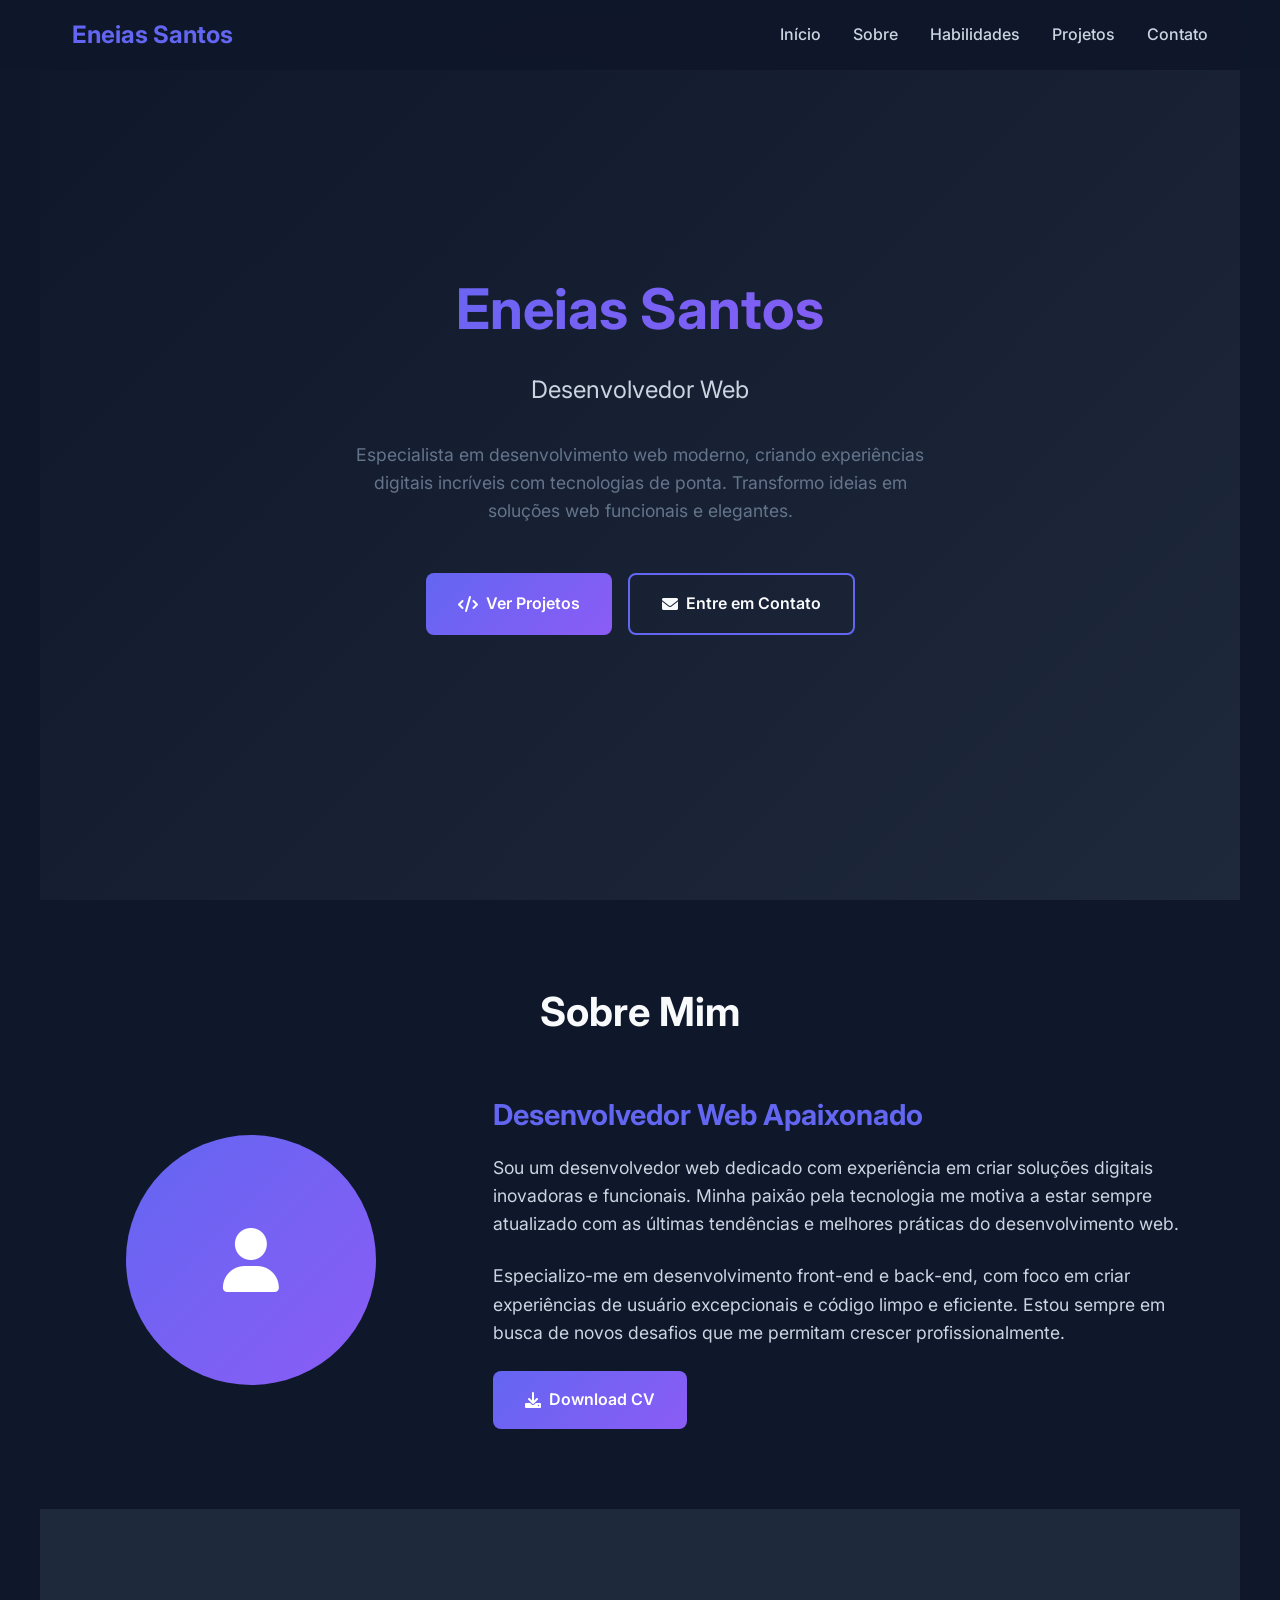
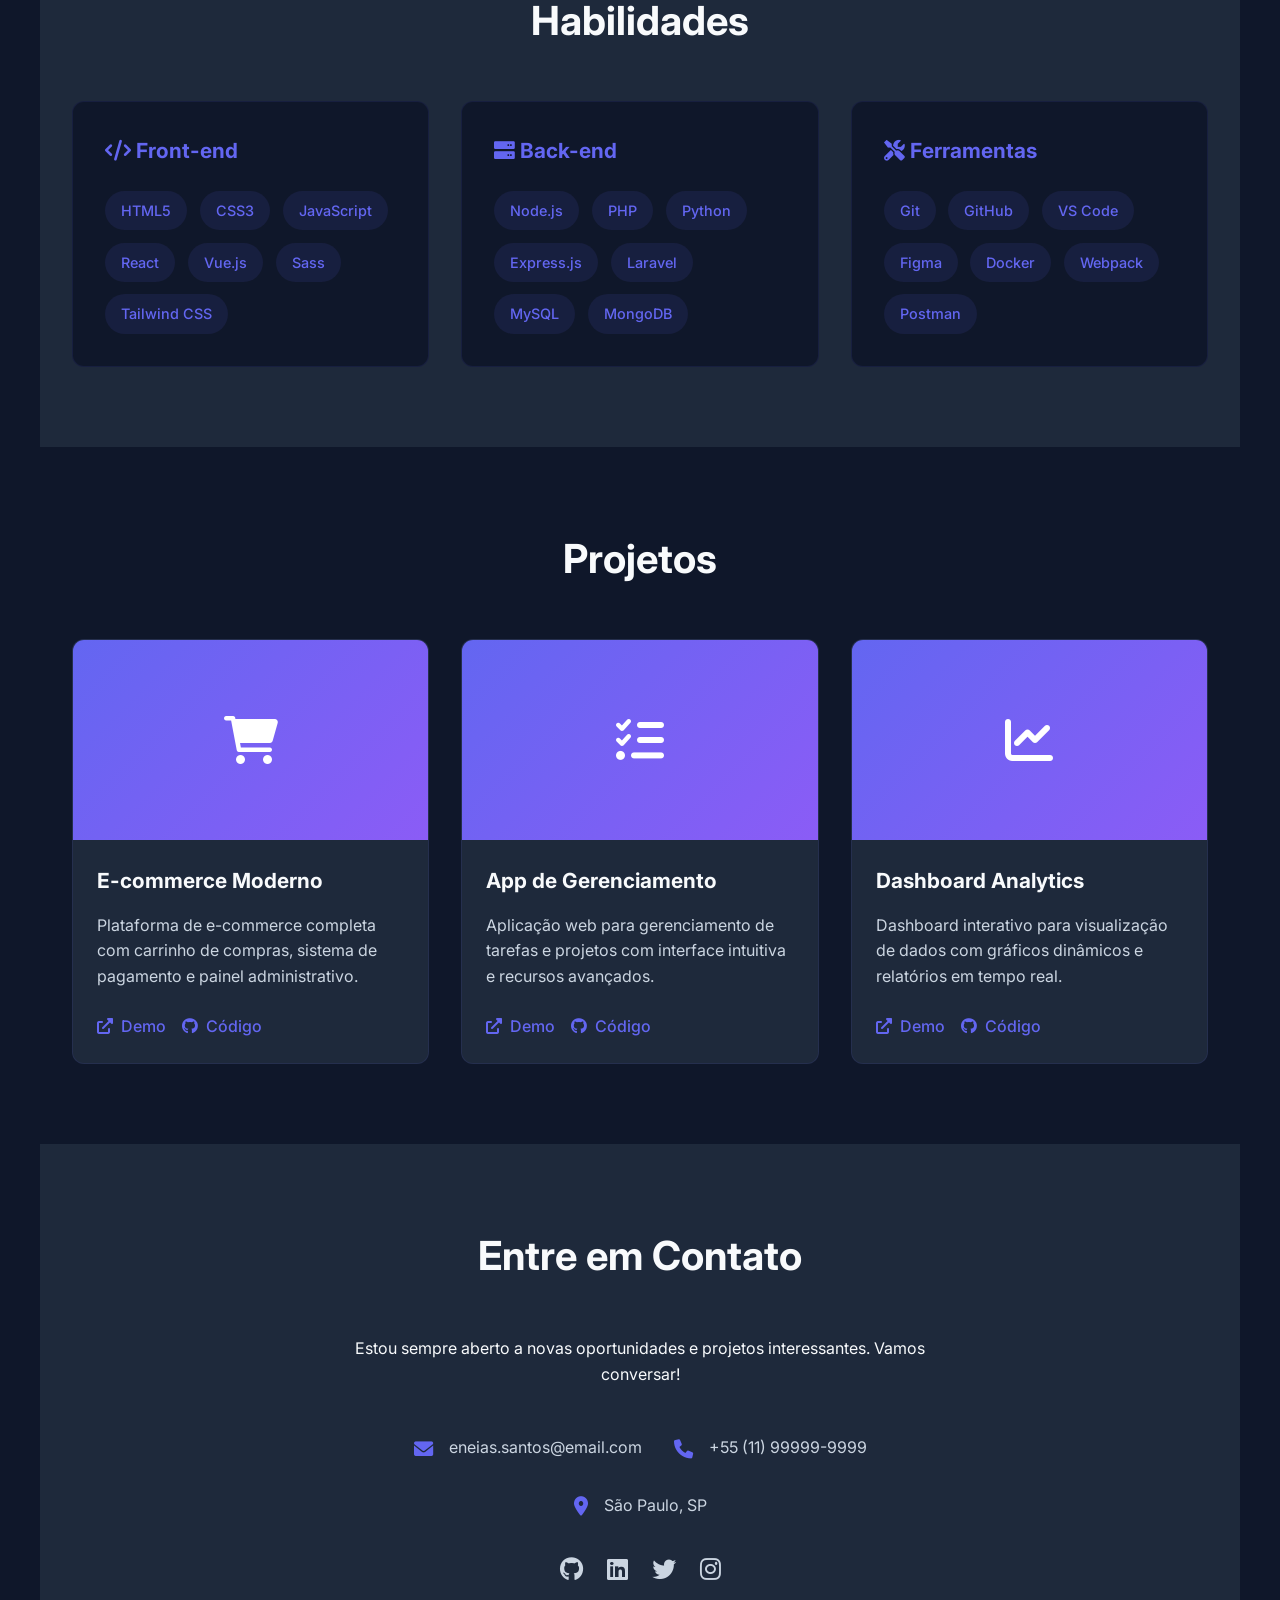
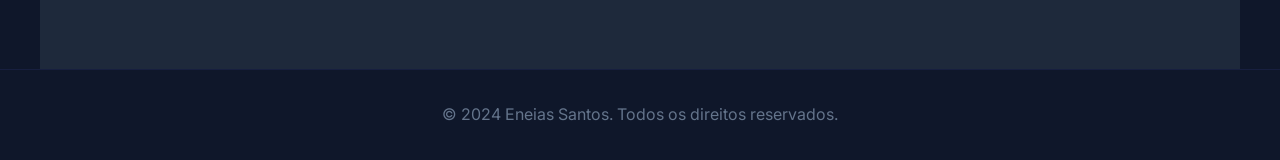
==== index.html @ 46c22ce7 "primeiro" ====
<!DOCTYPE html>
<html lang="pt-BR">
<head>
    <meta charset="UTF-8">
    <meta name="viewport" content="width=device-width, initial-scale=1.0">
    <title>Eneias Santos - Desenvolvedor Web</title>
    <link href="https://fonts.googleapis.com/css2?family=Inter:wght@300;400;500;600;700&display=swap" rel="stylesheet">
    <link rel="stylesheet" href="https://cdnjs.cloudflare.com/ajax/libs/font-awesome/6.0.0/css/all.min.css">
    <link rel="stylesheet" href="style.css">
    
</head>
<body>
    <!-- Header -->
    <header>
        <nav>
            <div class="logo">Eneias Santos</div>
            <ul class="nav-links">
                <li><a href="#home">Início</a></li>
                <li><a href="#about">Sobre</a></li>
                <li><a href="#skills">Habilidades</a></li>
                <li><a href="#projects">Projetos</a></li>
                <li><a href="#contact">Contato</a></li>
            </ul>
            <div class="mobile-menu">
                <span></span>
                <span></span>
                <span></span>
            </div>
        </nav>
    </header>

    <!-- Hero Section -->
    <section id="home" class="hero">
        <div class="hero-content">
            <h1>Eneias Santos</h1>
            <p class="subtitle">Desenvolvedor Web</p>
            <p class="description">
                Especialista em desenvolvimento web moderno, criando experiências digitais 
                incríveis com tecnologias de ponta. Transformo ideias em soluções web funcionais e elegantes.
            </p>
            <div class="cta-buttons">
                <a href="#projects" class="btn btn-primary">
                    <i class="fas fa-code"></i>
                    Ver Projetos
                </a>
                <a href="#contact" class="btn btn-secondary">
                    <i class="fas fa-envelope"></i>
                    Entre em Contato
                </a>
            </div>
        </div>
    </section>

    <!-- About Section -->
    <section id="about" class="fade-in">
        <h2 class="section-title">Sobre Mim</h2>
        <div class="about-content">
            <div class="about-image">
                <div class="profile-img">
                    <i class="fas fa-user"></i>
                </div>
            </div>
            <div class="about-text">
                <h3>Desenvolvedor Web Apaixonado</h3>
                <p>
                    Sou um desenvolvedor web dedicado com experiência em criar soluções digitais 
                    inovadoras e funcionais. Minha paixão pela tecnologia me motiva a estar sempre 
                    atualizado com as últimas tendências e melhores práticas do desenvolvimento web.
                </p>
                <p>
                    Especializo-me em desenvolvimento front-end e back-end, com foco em criar 
                    experiências de usuário excepcionais e código limpo e eficiente. Estou sempre 
                    em busca de novos desafios que me permitam crescer profissionalmente.
                </p>
                <a href="#contact" class="btn btn-primary">
                    <i class="fas fa-download"></i>
                    Download CV
                </a>
            </div>
        </div>
    </section>

    <!-- Skills Section -->
    <section id="skills" class="skills fade-in">
        <h2 class="section-title">Habilidades</h2>
        <div class="skills-grid">
            <div class="skill-category">
                <h3><i class="fas fa-code"></i> Front-end</h3>
                <div class="skill-list">
                    <span class="skill-tag">HTML5</span>
                    <span class="skill-tag">CSS3</span>
                    <span class="skill-tag">JavaScript</span>
                    <span class="skill-tag">React</span>
                    <span class="skill-tag">Vue.js</span>
                    <span class="skill-tag">Sass</span>
                    <span class="skill-tag">Tailwind CSS</span>
                </div>
            </div>
            <div class="skill-category">
                <h3><i class="fas fa-server"></i> Back-end</h3>
                <div class="skill-list">
                    <span class="skill-tag">Node.js</span>
                    <span class="skill-tag">PHP</span>
                    <span class="skill-tag">Python</span>
                    <span class="skill-tag">Express.js</span>
                    <span class="skill-tag">Laravel</span>
                    <span class="skill-tag">MySQL</span>
                    <span class="skill-tag">MongoDB</span>
                </div>
            </div>
            <div class="skill-category">
                <h3><i class="fas fa-tools"></i> Ferramentas</h3>
                <div class="skill-list">
                    <span class="skill-tag">Git</span>
                    <span class="skill-tag">GitHub</span>
                    <span class="skill-tag">VS Code</span>
                    <span class="skill-tag">Figma</span>
                    <span class="skill-tag">Docker</span>
                    <span class="skill-tag">Webpack</span>
                    <span class="skill-tag">Postman</span>
                </div>
            </div>
        </div>
    </section>

    <!-- Projects Section -->
    <section id="projects" class="fade-in">
        <h2 class="section-title">Projetos</h2>
        <div class="projects-grid">
            <div class="project-card">
                <div class="project-image">
                    <i class="fas fa-shopping-cart"></i>
                </div>
                <div class="project-content">
                    <h3>E-commerce Moderno</h3>
                    <p>Plataforma de e-commerce completa com carrinho de compras, sistema de pagamento e painel administrativo.</p>
                    <div class="project-links">
                        <a href="#" target="_blank">
                            <i class="fas fa-external-link-alt"></i>
                            Demo
                        </a>
                        <a href="#" target="_blank">
                            <i class="fab fa-github"></i>
                            Código
                        </a>
                    </div>
                </div>
            </div>
            <div class="project-card">
                <div class="project-image">
                    <i class="fas fa-tasks"></i>
                </div>
                <div class="project-content">
                    <h3>App de Gerenciamento</h3>
                    <p>Aplicação web para gerenciamento de tarefas e projetos com interface intuitiva e recursos avançados.</p>
                    <div class="project-links">
                        <a href="#" target="_blank">
                            <i class="fas fa-external-link-alt"></i>
                            Demo
                        </a>
                        <a href="#" target="_blank">
                            <i class="fab fa-github"></i>
                            Código
                        </a>
                    </div>
                </div>
            </div>
            <div class="project-card">
                <div class="project-image">
                    <i class="fas fa-chart-line"></i>
                </div>
                <div class="project-content">
                    <h3>Dashboard Analytics</h3>
                    <p>Dashboard interativo para visualização de dados com gráficos dinâmicos e relatórios em tempo real.</p>
                    <div class="project-links">
                        <a href="#" target="_blank">
                            <i class="fas fa-external-link-alt"></i>
                            Demo
                        </a>
                        <a href="#" target="_blank">
                            <i class="fab fa-github"></i>
                            Código
                        </a>
                    </div>
                </div>
            </div>
        </div>
    </section>

    <!-- Contact Section -->
    <section id="contact" class="contact fade-in">
        <h2 class="section-title">Entre em Contato</h2>
        <div class="contact-content">
            <p>Estou sempre aberto a novas oportunidades e projetos interessantes. Vamos conversar!</p>
            <div class="contact-info">
                <div class="contact-item">
                    <i class="fas fa-envelope"></i>
                    <span>eneias.santos@email.com</span>
                </div>
                <div class="contact-item">
                    <i class="fas fa-phone"></i>
                    <span>+55 (11) 99999-9999</span>
                </div>
                <div class="contact-item">
                    <i class="fas fa-map-marker-alt"></i>
                    <span>São Paulo, SP</span>
                </div>
            </div>
            <div class="social-links">
                <a href="#" target="_blank"><i class="fab fa-github"></i></a>
                <a href="#" target="_blank"><i class="fab fa-linkedin"></i></a>
                <a href="#" target="_blank"><i class="fab fa-twitter"></i></a>
                <a href="#" target="_blank"><i class="fab fa-instagram"></i></a>
            </div>
        </div>
    </section>

    <!-- Footer -->
    <footer>
        <p>&copy; 2024 Eneias Santos. Todos os direitos reservados.</p>
    </footer>

    <script src="script.js"></script>
</body>
</html>
---- style.css ----
* {
    margin: 0;
    padding: 0;
    box-sizing: border-box;
}

:root {
    --primary-color: #6366f1;
    --secondary-color: #8b5cf6;
    --accent-color: #06b6d4;
    --bg-dark: #0f172a;
    --bg-card: #1e293b;
    --text-primary: #f8fafc;
    --text-secondary: #cbd5e1;
    --text-muted: #64748b;
}

body {
    font-family: 'Inter', sans-serif;
    background-color: var(--bg-dark);
    color: var(--text-primary);
    line-height: 1.6;
    overflow-x: hidden;
}

/* Header */
header {
    position: fixed;
    top: 0;
    width: 100%;
    background: rgba(15, 23, 42, 0.95);
    backdrop-filter: blur(10px);
    z-index: 1000;
    padding: 1rem 0;
    transition: all 0.3s ease;
}

nav {
    max-width: 1200px;
    margin: 0 auto;
    display: flex;
    justify-content: space-between;
    align-items: center;
    padding: 0 2rem;
}

.logo {
    font-size: 1.5rem;
    font-weight: 700;
    color: var(--primary-color);
}

.nav-links {
    display: flex;
    list-style: none;
    gap: 2rem;
}

.nav-links a {
    color: var(--text-secondary);
    text-decoration: none;
    font-weight: 500;
    transition: color 0.3s ease;
}

.nav-links a:hover {
    color: var(--primary-color);
}

.mobile-menu {
    display: none;
    flex-direction: column;
    cursor: pointer;
}

.mobile-menu span {
    width: 25px;
    height: 3px;
    background: var(--text-primary);
    margin: 3px 0;
    transition: 0.3s;
}

/* Hero Section */
.hero {
    min-height: 100vh;
    display: flex;
    align-items: center;
    justify-content: center;
    text-align: center;
    background: linear-gradient(135deg, var(--bg-dark) 0%, #1e293b 100%);
    position: relative;
}

.hero-content {
    max-width: 800px;
    padding: 0 2rem;
    animation: fadeInUp 1s ease;
}

.hero h1 {
    font-size: 3.5rem;
    font-weight: 700;
    margin-bottom: 1rem;
    background: linear-gradient(135deg, var(--primary-color), var(--secondary-color));
    -webkit-background-clip: text;
    -webkit-text-fill-color: transparent;
    background-clip: text;
}

.hero .subtitle {
    font-size: 1.5rem;
    color: var(--text-secondary);
    margin-bottom: 2rem;
}

.hero .description {
    font-size: 1.1rem;
    color: var(--text-muted);
    margin-bottom: 3rem;
    max-width: 600px;
    margin-left: auto;
    margin-right: auto;
}

.cta-buttons {
    display: flex;
    gap: 1rem;
    justify-content: center;
    flex-wrap: wrap;
}

.btn {
    padding: 1rem 2rem;
    border: none;
    border-radius: 8px;
    font-weight: 600;
    text-decoration: none;
    transition: all 0.3s ease;
    cursor: pointer;
    display: inline-flex;
    align-items: center;
    gap: 0.5rem;
}

.btn-primary {
    background: linear-gradient(135deg, var(--primary-color), var(--secondary-color));
    color: white;
}

.btn-primary:hover {
    transform: translateY(-2px);
    box-shadow: 0 10px 25px rgba(99, 102, 241, 0.3);
}

.btn-secondary {
    background: transparent;
    color: var(--text-primary);
    border: 2px solid var(--primary-color);
}

.btn-secondary:hover {
    background: var(--primary-color);
    transform: translateY(-2px);
}

/* Sections */
section {
    padding: 5rem 0;
    max-width: 1200px;
    margin: 0 auto;
    padding-left: 2rem;
    padding-right: 2rem;
}

.section-title {
    text-align: center;
    font-size: 2.5rem;
    font-weight: 700;
    margin-bottom: 3rem;
    color: var(--text-primary);
}

/* About Section */
.about-content {
    display: grid;
    grid-template-columns: 1fr 2fr;
    gap: 4rem;
    align-items: center;
}

.about-image {
    text-align: center;
}

.profile-img {
    width: 250px;
    height: 250px;
    border-radius: 50%;
    background: linear-gradient(135deg, var(--primary-color), var(--secondary-color));
    display: flex;
    align-items: center;
    justify-content: center;
    font-size: 4rem;
    color: white;
    margin: 0 auto;
}

.about-text h3 {
    font-size: 1.8rem;
    margin-bottom: 1rem;
    color: var(--primary-color);
}

.about-text p {
    color: var(--text-secondary);
    margin-bottom: 1.5rem;
    font-size: 1.1rem;
}

/* Skills Section */
.skills {
    background: var(--bg-card);
    /* margin: 0 -2rem; */
    padding: 5rem 2rem;
}

.skills-grid {
    display: grid;
    grid-template-columns: repeat(auto-fit, minmax(300px, 1fr));
    gap: 2rem;
    margin-top: 3rem;
}

.skill-category {
    background: var(--bg-dark);
    padding: 2rem;
    border-radius: 12px;
    border: 1px solid rgba(99, 102, 241, 0.1);
}

.skill-category h3 {
    color: var(--primary-color);
    margin-bottom: 1.5rem;
    font-size: 1.3rem;
}

.skill-list {
    display: flex;
    flex-wrap: wrap;
    gap: 0.8rem;
}

.skill-tag {
    background: rgba(99, 102, 241, 0.1);
    color: var(--primary-color);
    padding: 0.5rem 1rem;
    border-radius: 20px;
    font-size: 0.9rem;
    font-weight: 500;
}

/* Projects Section */
.projects-grid {
    display: grid;
    grid-template-columns: repeat(auto-fit, minmax(350px, 1fr));
    gap: 2rem;
    margin-top: 3rem;
}

.project-card {
    background: var(--bg-card);
    border-radius: 12px;
    overflow: hidden;
    transition: transform 0.3s ease;
    border: 1px solid rgba(99, 102, 241, 0.1);
}

.project-card:hover {
    transform: translateY(-5px);
}

.project-image {
    height: 200px;
    background: linear-gradient(135deg, var(--primary-color), var(--secondary-color));
    display: flex;
    align-items: center;
    justify-content: center;
    font-size: 3rem;
    color: white;
}

.project-content {
    padding: 1.5rem;
}

.project-content h3 {
    color: var(--text-primary);
    margin-bottom: 1rem;
    font-size: 1.3rem;
}

.project-content p {
    color: var(--text-secondary);
    margin-bottom: 1.5rem;
}

.project-links {
    display: flex;
    gap: 1rem;
}

.project-links a {
    color: var(--primary-color);
    text-decoration: none;
    font-weight: 500;
    display: flex;
    align-items: center;
    gap: 0.5rem;
}

.project-links a:hover {
    color: var(--secondary-color);
}

/* Contact Section */
.contact {
    background: var(--bg-card);
    /* margin: 0 -2rem; */
    padding: 5rem 2rem;
}

.contact-content {
    max-width: 600px;
    margin: 0 auto;
    text-align: center;
}

.contact-info {
    display: flex;
    justify-content: center;
    gap: 2rem;
    margin-top: 3rem;
    flex-wrap: wrap;
}

.contact-item {
    display: flex;
    align-items: center;
    gap: 1rem;
    color: var(--text-secondary);
}

.contact-item i {
    color: var(--primary-color);
    font-size: 1.2rem;
}

.social-links {
    display: flex;
    justify-content: center;
    gap: 1.5rem;
    margin-top: 2rem;
}

.social-links a {
    color: var(--text-secondary);
    font-size: 1.5rem;
    transition: color 0.3s ease;
}

.social-links a:hover {
    color: var(--primary-color);
}

/* Footer */
footer {
    text-align: center;
    padding: 2rem;
    color: var(--text-muted);
    border-top: 1px solid rgba(99, 102, 241, 0.1);
}

/* Animations */
@keyframes fadeInUp {
    from {
        opacity: 0;
        transform: translateY(30px);
    }
    to {
        opacity: 1;
        transform: translateY(0);
    }
}

.fade-in {
    opacity: 0;
    transform: translateY(30px);
    transition: all 0.6s ease;
}

.fade-in.visible {
    opacity: 1;
    transform: translateY(0);
}

/* Responsive Design */
@media (max-width: 768px) {
    .nav-links {
        display: none;
    }

    .mobile-menu {
        display: flex;
    }

    .hero h1 {
        font-size: 2.5rem;
    }

    .hero .subtitle {
        font-size: 1.2rem;
    }

    .cta-buttons {
        flex-direction: column;
        align-items: center;
    }

    .about-content {
        grid-template-columns: 1fr;
        text-align: center;
    }

    .profile-img {
        width: 200px;
        height: 200px;
        font-size: 3rem;
    }

    .skills-grid {
        grid-template-columns: 1fr;
    }

    .projects-grid {
        grid-template-columns: 1fr;
    }

    .contact-info {
        flex-direction: column;
        align-items: center;
    }

    section {
        padding: 3rem 1rem;
    }

    nav {
        padding: 0 1rem;
    }
}

@media (max-width: 480px) {
    .hero h1 {
        font-size: 2rem;
    }

    .section-title {
        font-size: 2rem;
    }

    .projects-grid {
        grid-template-columns: 1fr;
    }

    .project-card {
        min-width: unset;
    }
}
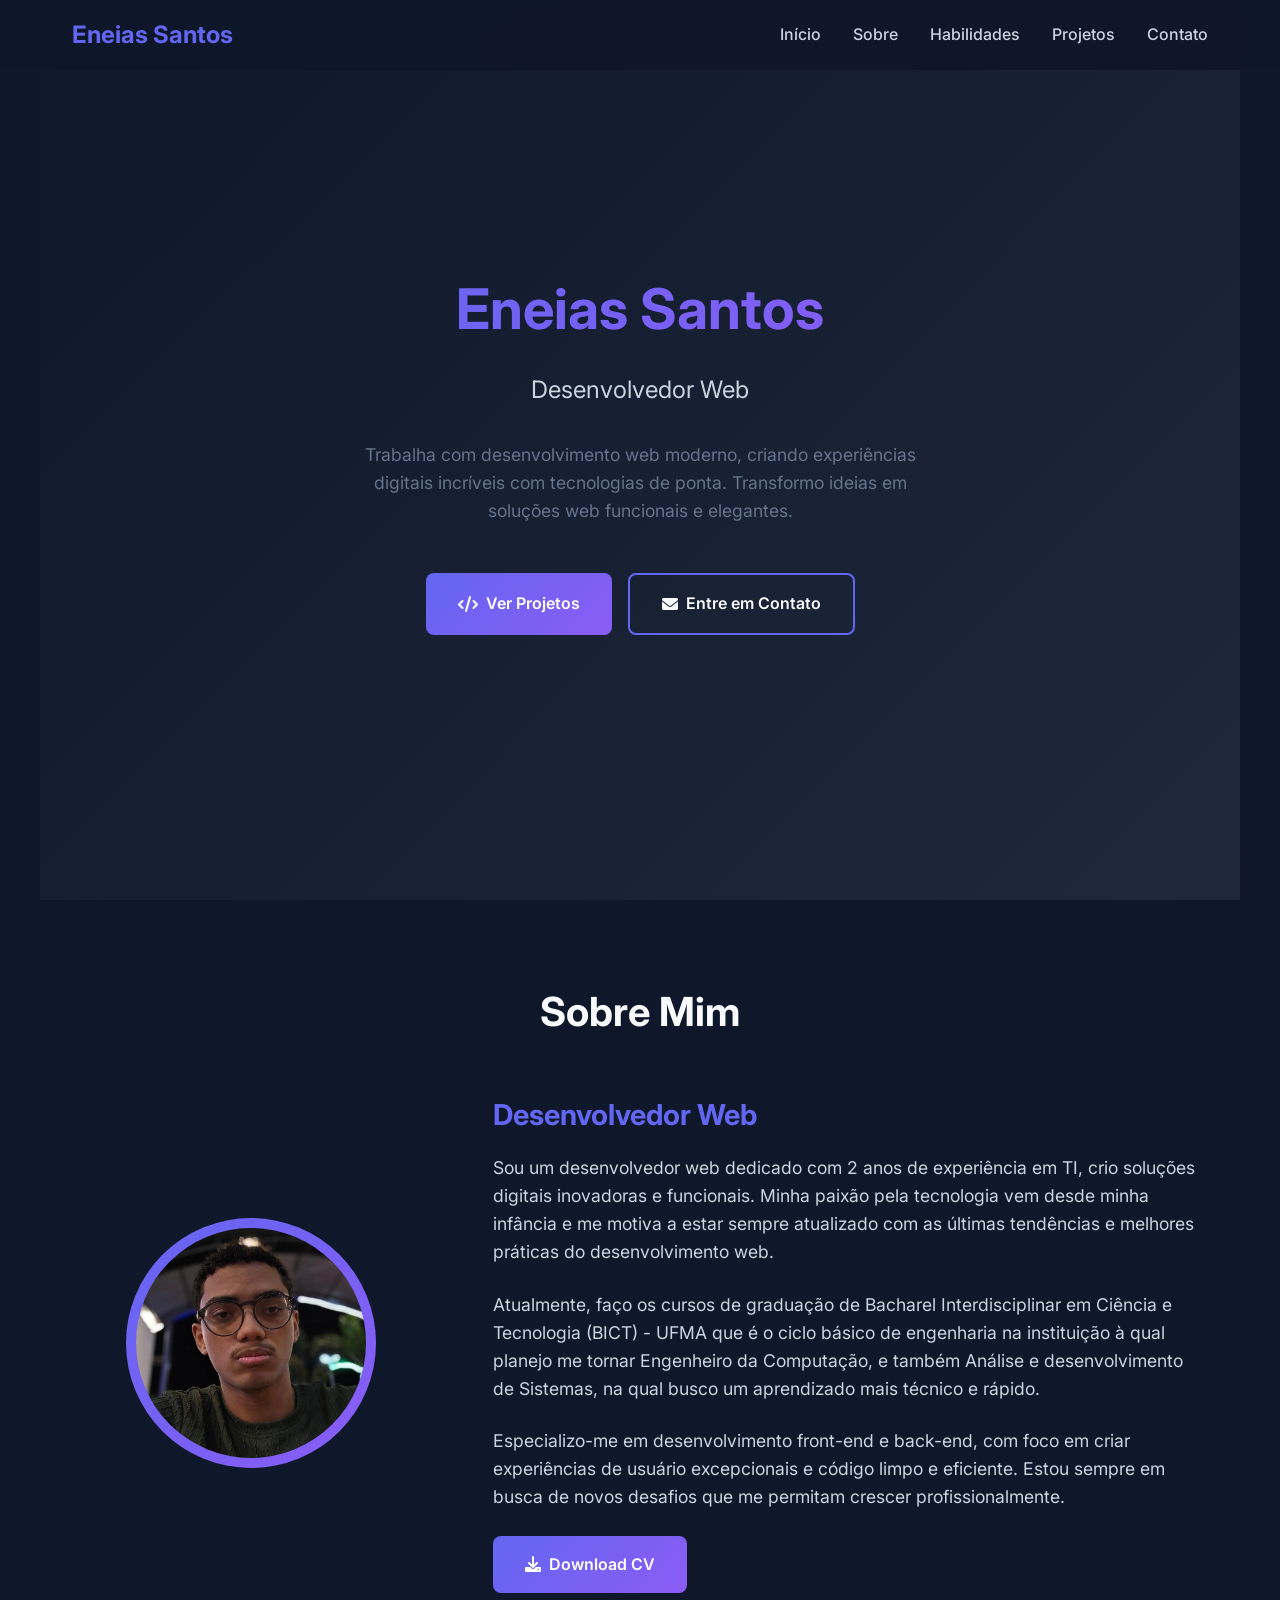
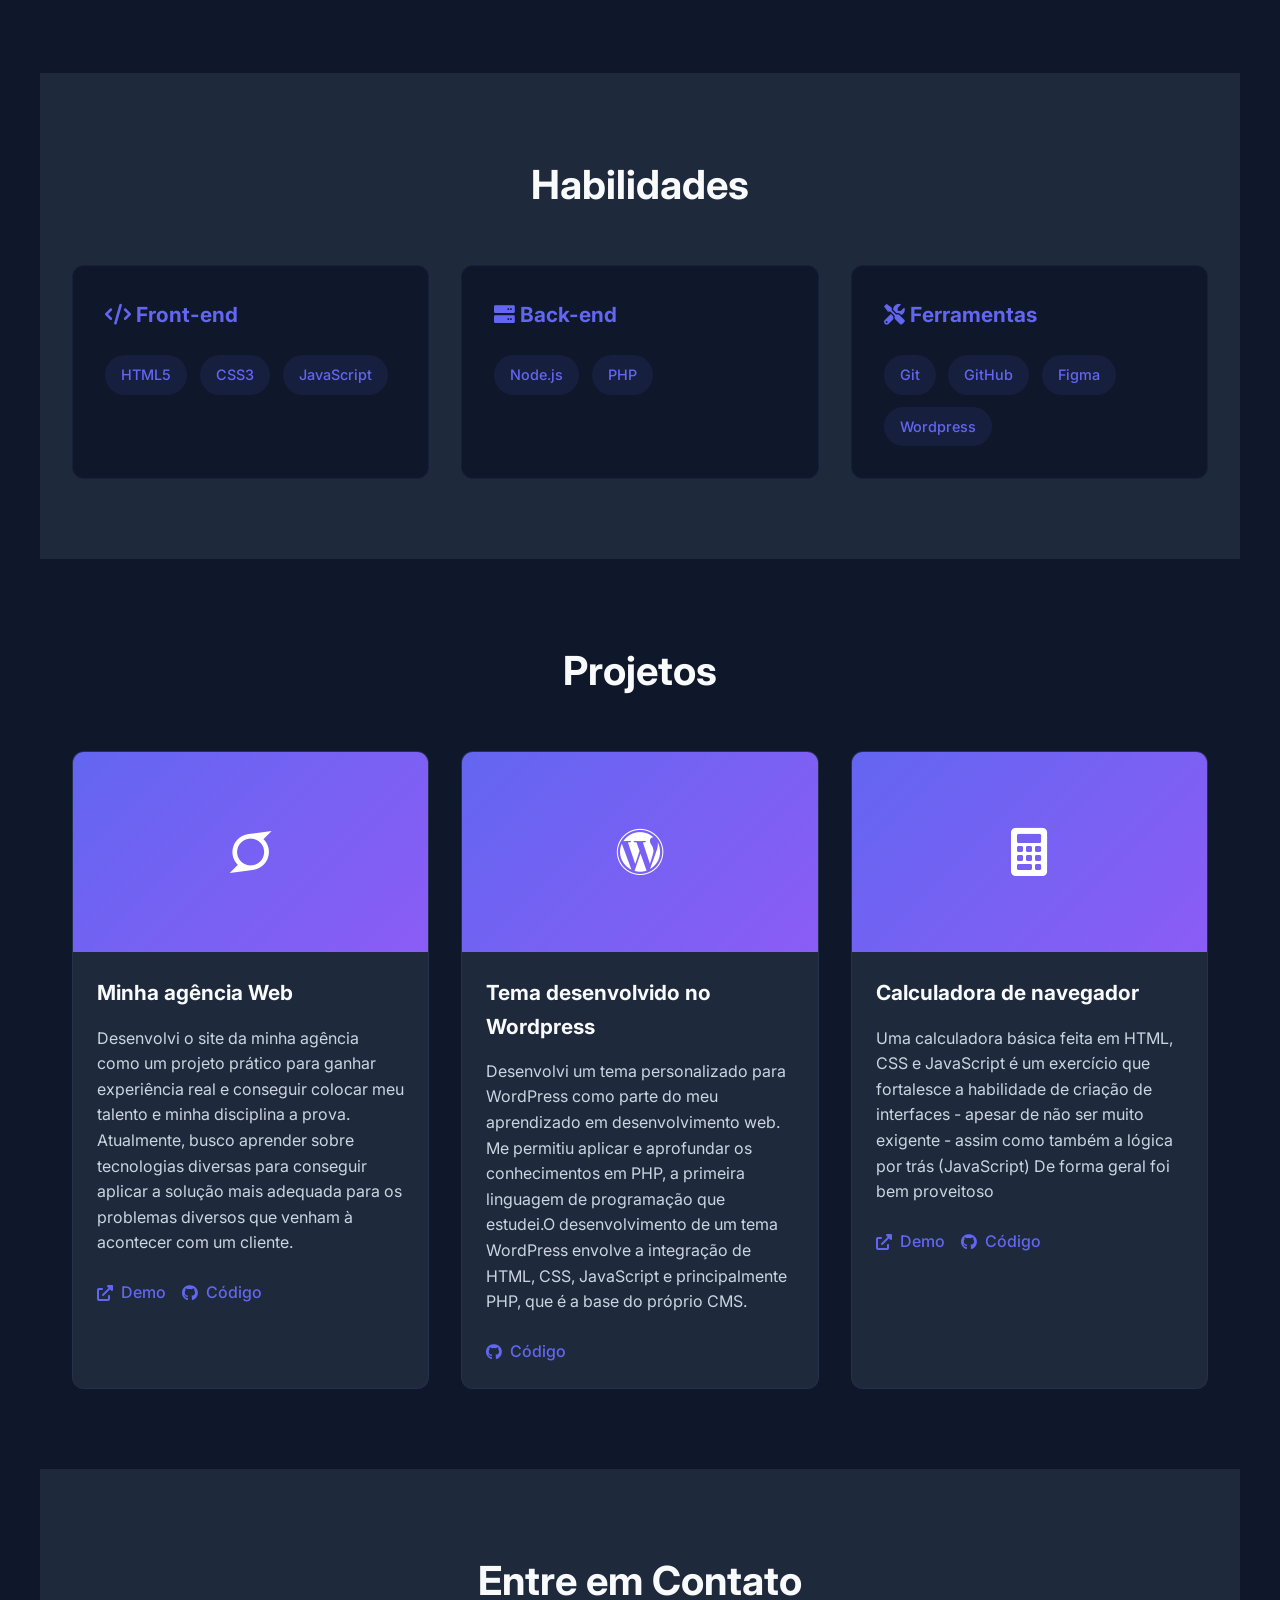
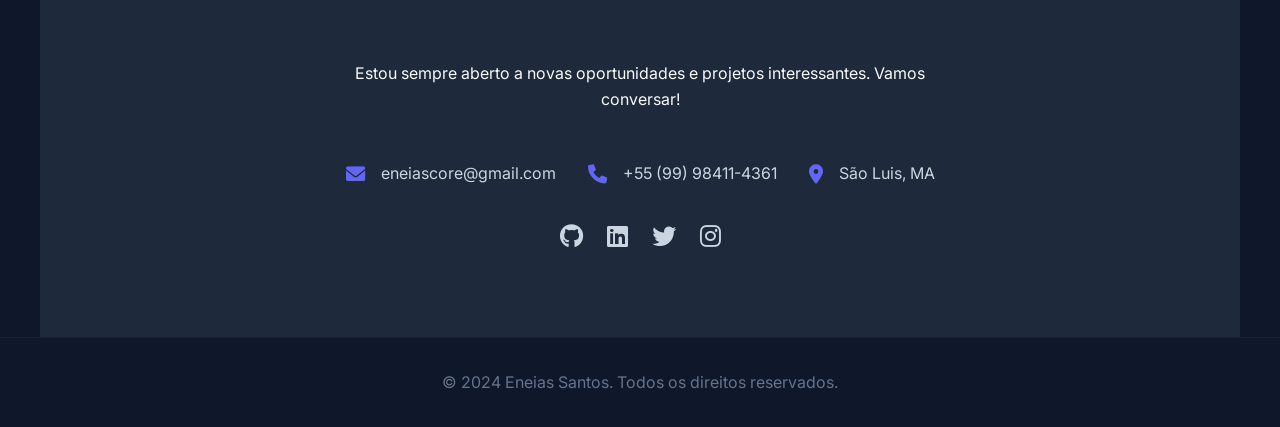
==== commit 30414da2: "aaa" ====
--- a/index.html
+++ b/index.html
@@ -35,7 +35,7 @@
             <h1>Eneias Santos</h1>
             <p class="subtitle">Desenvolvedor Web</p>
             <p class="description">
-                Especialista em desenvolvimento web moderno, criando experiências digitais 
+                Trabalha com desenvolvimento web moderno, criando experiências digitais 
                 incríveis com tecnologias de ponta. Transformo ideias em soluções web funcionais e elegantes.
             </p>
             <div class="cta-buttons">
@@ -57,21 +57,27 @@
         <div class="about-content">
             <div class="about-image">
                 <div class="profile-img">
-                    <i class="fas fa-user"></i>
+                    <img src="/assets/img/icon.jpg" alt="">
                 </div>
             </div>
             <div class="about-text">
-                <h3>Desenvolvedor Web Apaixonado</h3>
+                <h3>Desenvolvedor Web</h3>
                 <p>
-                    Sou um desenvolvedor web dedicado com experiência em criar soluções digitais 
-                    inovadoras e funcionais. Minha paixão pela tecnologia me motiva a estar sempre 
+                    Sou um desenvolvedor web dedicado com 2 anos de experiência em TI, crio soluções digitais 
+                    inovadoras e funcionais. Minha paixão pela tecnologia vem desde minha infância e me motiva a estar sempre 
                     atualizado com as últimas tendências e melhores práticas do desenvolvimento web.
+                </p>
+                <p>
+                    Atualmente, faço os cursos de graduação de Bacharel Interdisciplinar em Ciência e Tecnologia (BICT) - 
+                    UFMA que é o ciclo básico de engenharia na instituição à qual planejo me tornar Engenheiro da Computação, e também 
+                    Análise e desenvolvimento de Sistemas, na qual busco um aprendizado mais técnico e rápido.
                 </p>
                 <p>
                     Especializo-me em desenvolvimento front-end e back-end, com foco em criar 
                     experiências de usuário excepcionais e código limpo e eficiente. Estou sempre 
                     em busca de novos desafios que me permitam crescer profissionalmente.
                 </p>
+                
                 <a href="#contact" class="btn btn-primary">
                     <i class="fas fa-download"></i>
                     Download CV
@@ -90,10 +96,6 @@
                     <span class="skill-tag">HTML5</span>
                     <span class="skill-tag">CSS3</span>
                     <span class="skill-tag">JavaScript</span>
-                    <span class="skill-tag">React</span>
-                    <span class="skill-tag">Vue.js</span>
-                    <span class="skill-tag">Sass</span>
-                    <span class="skill-tag">Tailwind CSS</span>
                 </div>
             </div>
             <div class="skill-category">
@@ -101,11 +103,6 @@
                 <div class="skill-list">
                     <span class="skill-tag">Node.js</span>
                     <span class="skill-tag">PHP</span>
-                    <span class="skill-tag">Python</span>
-                    <span class="skill-tag">Express.js</span>
-                    <span class="skill-tag">Laravel</span>
-                    <span class="skill-tag">MySQL</span>
-                    <span class="skill-tag">MongoDB</span>
                 </div>
             </div>
             <div class="skill-category">
@@ -113,11 +110,8 @@
                 <div class="skill-list">
                     <span class="skill-tag">Git</span>
                     <span class="skill-tag">GitHub</span>
-                    <span class="skill-tag">VS Code</span>
                     <span class="skill-tag">Figma</span>
-                    <span class="skill-tag">Docker</span>
-                    <span class="skill-tag">Webpack</span>
-                    <span class="skill-tag">Postman</span>
+                    <span class="skill-tag">Wordpress</span>
                 </div>
             </div>
         </div>
@@ -129,17 +123,17 @@
         <div class="projects-grid">
             <div class="project-card">
                 <div class="project-image">
-                    <i class="fas fa-shopping-cart"></i>
+                    <i class="fa-brands fa-superpowers"></i>
                 </div>
                 <div class="project-content">
-                    <h3>E-commerce Moderno</h3>
-                    <p>Plataforma de e-commerce completa com carrinho de compras, sistema de pagamento e painel administrativo.</p>
+                    <h3>Minha agência Web</h3>
+                    <p>Desenvolvi o site da minha agência como um projeto prático para ganhar experiência real e conseguir colocar meu talento e minha disciplina a prova. Atualmente, busco aprender sobre tecnologias diversas para conseguir aplicar a solução mais adequada para os problemas diversos que venham à acontecer com um cliente.</p>
                     <div class="project-links">
-                        <a href="#" target="_blank">
+                        <a href="https://eneiascore.github.io/site-cria-digital" target="_blank">
                             <i class="fas fa-external-link-alt"></i>
                             Demo
                         </a>
-                        <a href="#" target="_blank">
+                        <a href="https://github.com/eneiascore/site-cria-digital" target="_blank">
                             <i class="fab fa-github"></i>
                             Código
                         </a>
@@ -148,36 +142,32 @@
             </div>
             <div class="project-card">
                 <div class="project-image">
-                    <i class="fas fa-tasks"></i>
+                    <i class="fa-brands fa-wordpress"></i>
                 </div>
                 <div class="project-content">
-                    <h3>App de Gerenciamento</h3>
-                    <p>Aplicação web para gerenciamento de tarefas e projetos com interface intuitiva e recursos avançados.</p>
+                    <h3>Tema desenvolvido no Wordpress</h3>
+                    <p>Desenvolvi um tema personalizado para WordPress como parte do meu aprendizado em desenvolvimento web. Me permitiu aplicar e aprofundar os conhecimentos em PHP, a primeira linguagem de programação que estudei.O desenvolvimento de um tema WordPress envolve a integração de HTML, CSS, JavaScript e principalmente PHP, que é a base do próprio CMS.</p>
                     <div class="project-links">
-                        <a href="#" target="_blank">
+                        <a href="https://github.com/eneiascore/theme-core01-wp" target="_blank">
+                            <i class="fab fa-github"></i>
+                            Código
+                        </a>
+                    </div>
+                </div>
+            </div>
+            <div class="project-card">
+                <div class="project-image">
+                    <i class="fa-solid fa-calculator"></i>
+                </div>
+                <div class="project-content">
+                    <h3>Calculadora de navegador</h3>
+                    <p>Uma calculadora básica feita em HTML, CSS e JavaScript é um exercício que fortalesce a habilidade de criação de interfaces - apesar de não ser muito exigente - assim como também a lógica por trás (JavaScript) De forma geral foi bem proveitoso</p>
+                    <div class="project-links">
+                        <a href="https://eneiascore.github.io/calculadora-" target="_blank">
                             <i class="fas fa-external-link-alt"></i>
                             Demo
                         </a>
-                        <a href="#" target="_blank">
-                            <i class="fab fa-github"></i>
-                            Código
-                        </a>
-                    </div>
-                </div>
-            </div>
-            <div class="project-card">
-                <div class="project-image">
-                    <i class="fas fa-chart-line"></i>
-                </div>
-                <div class="project-content">
-                    <h3>Dashboard Analytics</h3>
-                    <p>Dashboard interativo para visualização de dados com gráficos dinâmicos e relatórios em tempo real.</p>
-                    <div class="project-links">
-                        <a href="#" target="_blank">
-                            <i class="fas fa-external-link-alt"></i>
-                            Demo
-                        </a>
-                        <a href="#" target="_blank">
+                        <a href="https://github.com/eneiascore/calculadora-" target="_blank">
                             <i class="fab fa-github"></i>
                             Código
                         </a>
@@ -195,20 +185,20 @@
             <div class="contact-info">
                 <div class="contact-item">
                     <i class="fas fa-envelope"></i>
-                    <span>eneias.santos@email.com</span>
+                    <span>eneiascore@gmail.com</span>
                 </div>
                 <div class="contact-item">
                     <i class="fas fa-phone"></i>
-                    <span>+55 (11) 99999-9999</span>
+                    <span>+55 (99) 98411-4361</span>
                 </div>
                 <div class="contact-item">
                     <i class="fas fa-map-marker-alt"></i>
-                    <span>São Paulo, SP</span>
+                    <span>São Luis, MA</span>
                 </div>
             </div>
             <div class="social-links">
                 <a href="#" target="_blank"><i class="fab fa-github"></i></a>
-                <a href="#" target="_blank"><i class="fab fa-linkedin"></i></a>
+                <a href="https://www.linkedin.com/in/eneias-santos" target="_blank"><i class="fab fa-linkedin"></i></a>
                 <a href="#" target="_blank"><i class="fab fa-twitter"></i></a>
                 <a href="#" target="_blank"><i class="fab fa-instagram"></i></a>
             </div>
--- a/style.css
+++ b/style.css
@@ -28,7 +28,7 @@
     position: fixed;
     top: 0;
     width: 100%;
-    background: rgba(15, 23, 42, 0.95);
+    background: rgba(15, 23, 42, 0.75);
     backdrop-filter: blur(10px);
     z-index: 1000;
     padding: 1rem 0;
@@ -206,6 +206,12 @@
     margin: 0 auto;
 }
 
+.profile-img img{
+    width: 230px;
+    height: 230px;
+    border-radius: 50%;
+}
+
 .about-text h3 {
     font-size: 1.8rem;
     margin-bottom: 1rem;
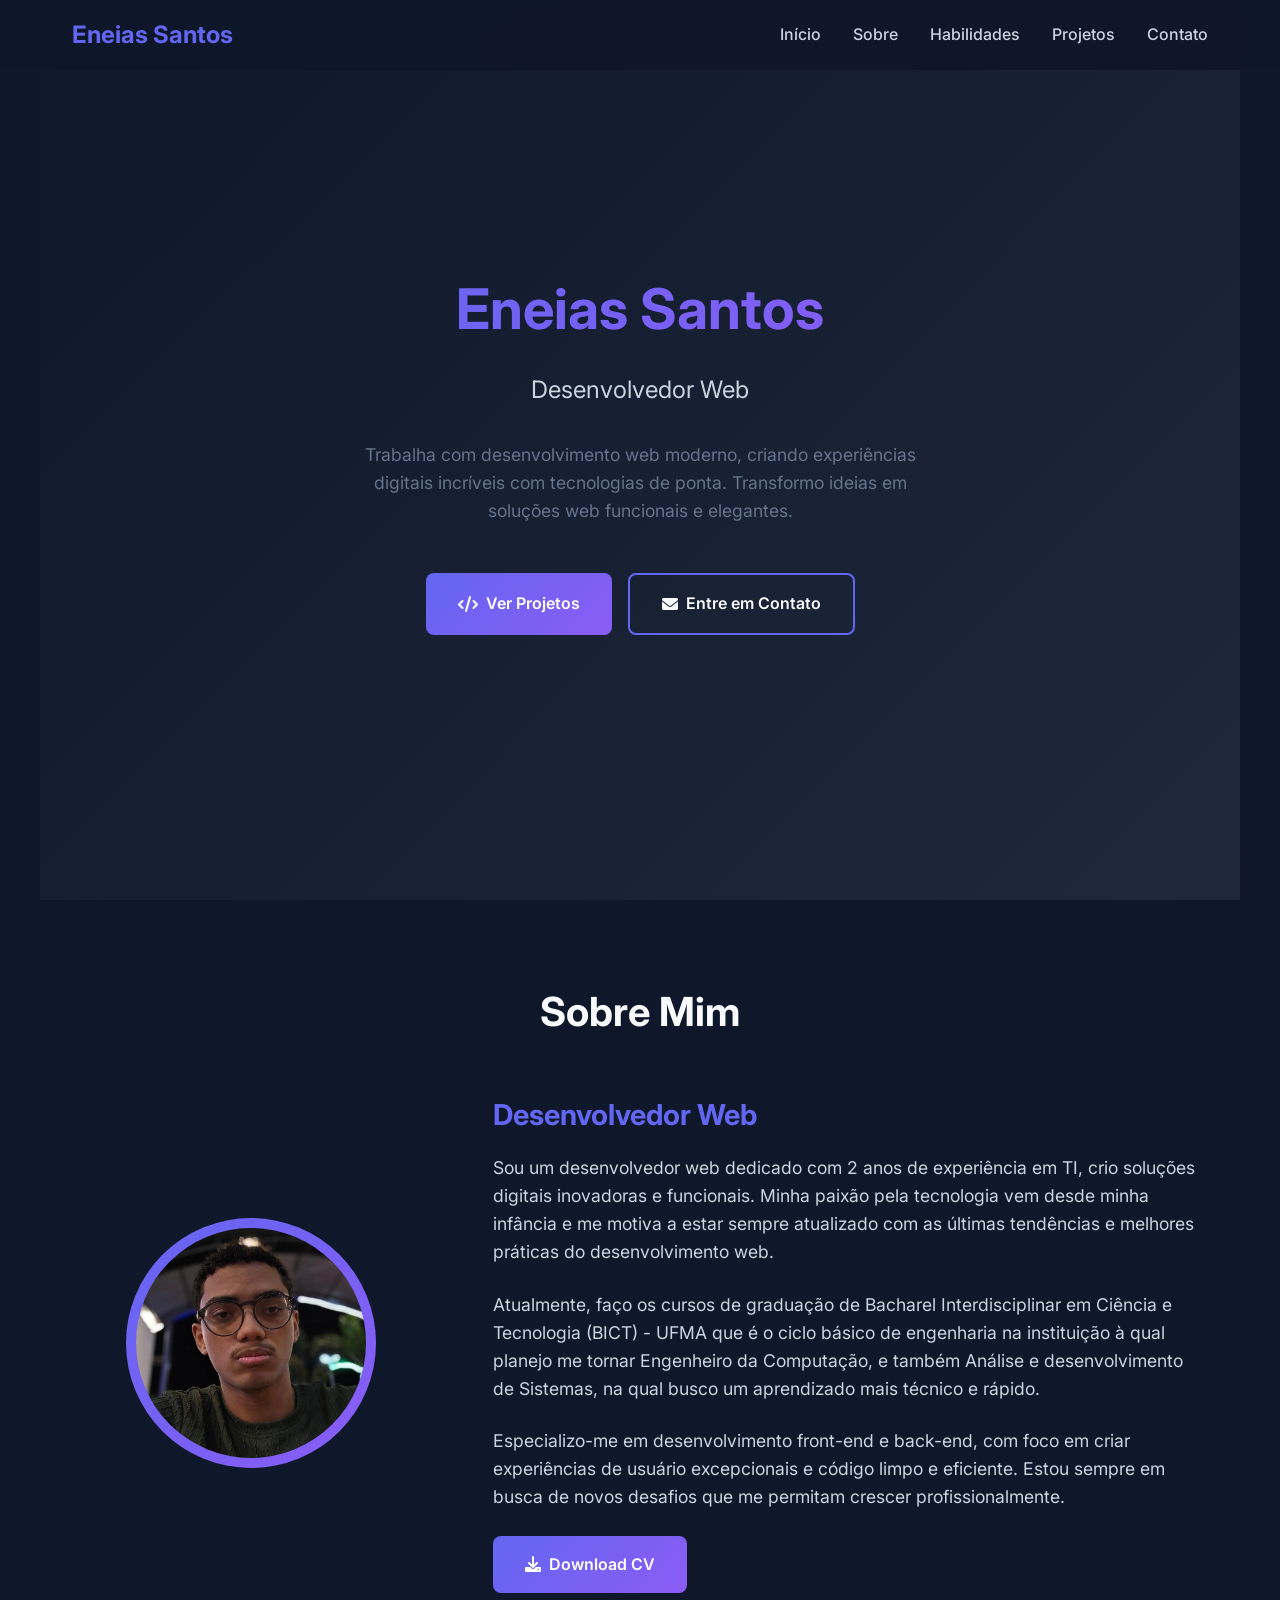
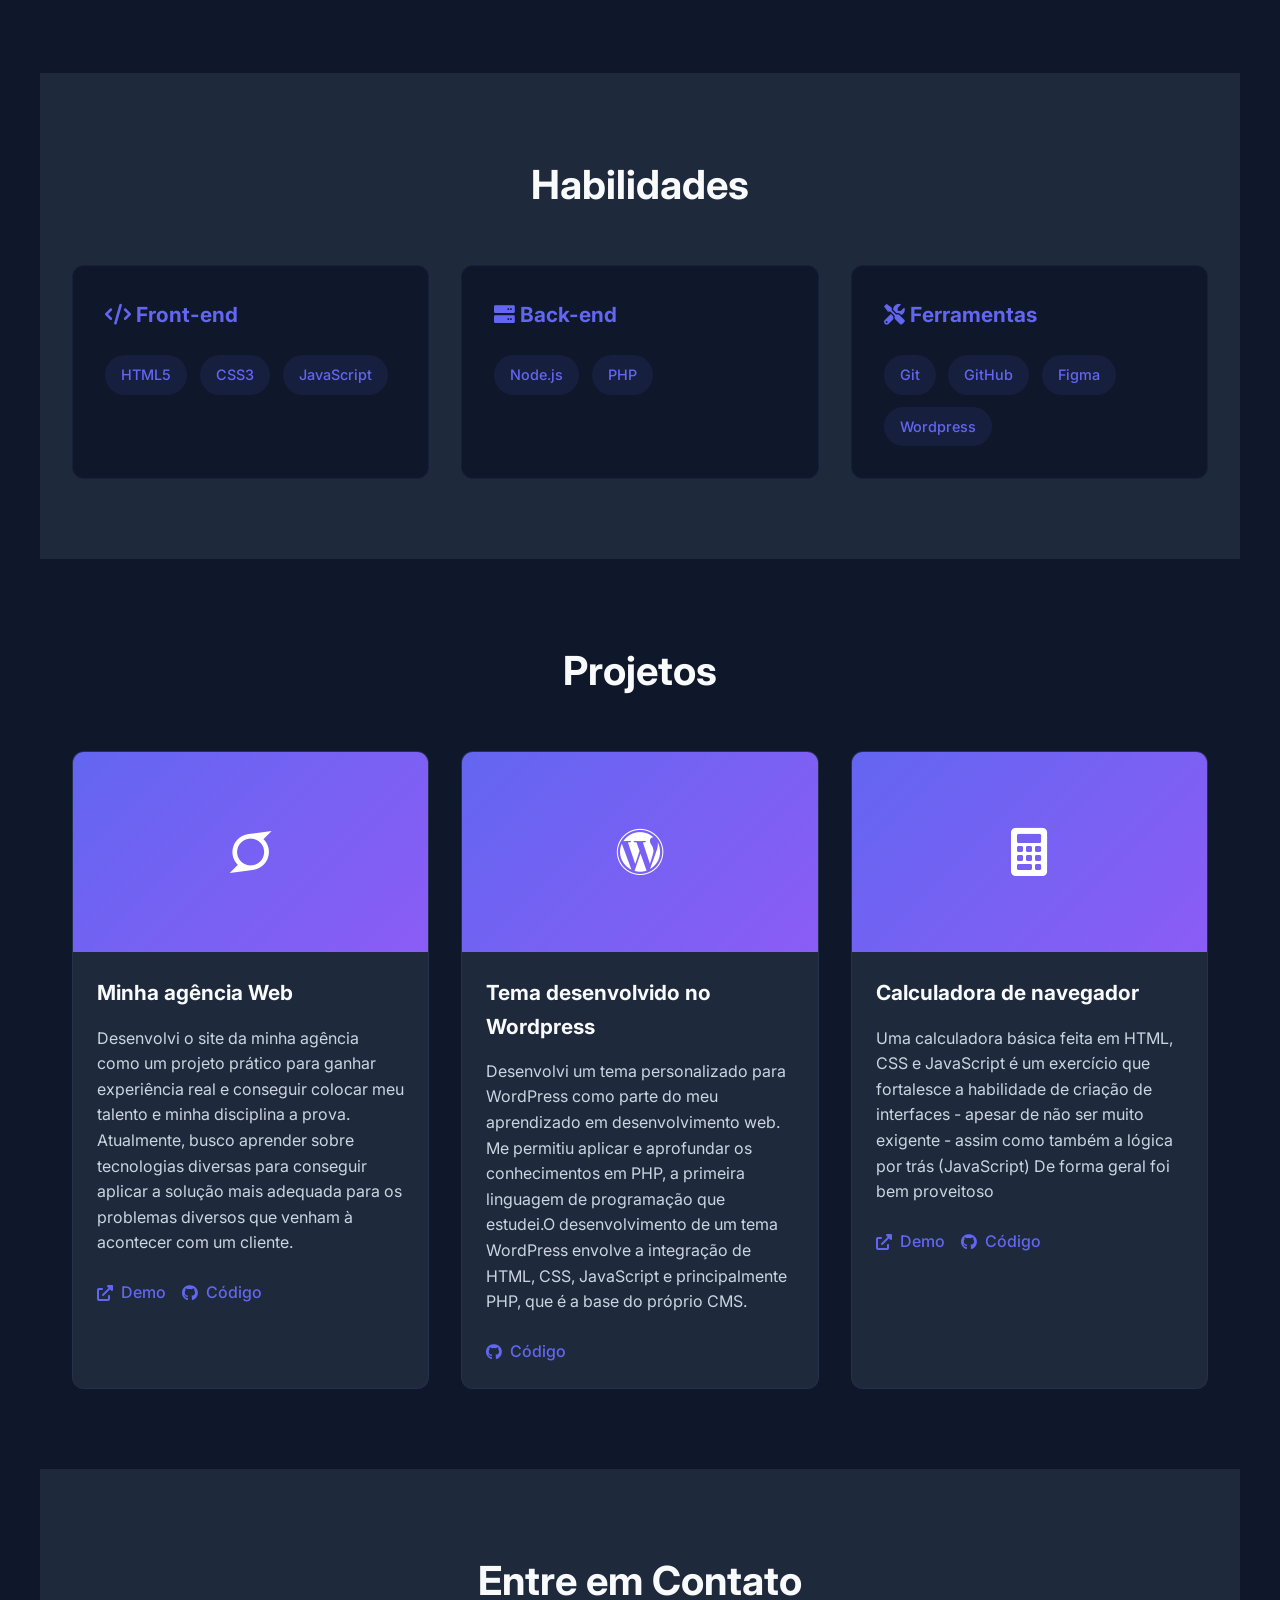
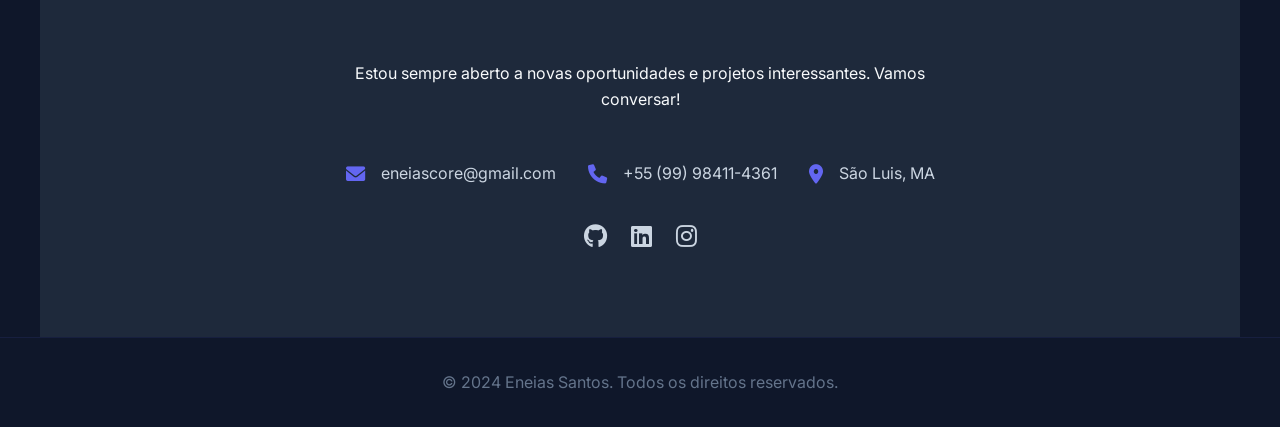
==== commit 7a557539: "bbb" ====
--- a/index.html
+++ b/index.html
@@ -57,7 +57,7 @@
         <div class="about-content">
             <div class="about-image">
                 <div class="profile-img">
-                    <img src="/assets/img/icon.jpg" alt="">
+                    <img src="assets/img/icon.jpg" alt="">
                 </div>
             </div>
             <div class="about-text">
@@ -78,7 +78,7 @@
                     em busca de novos desafios que me permitam crescer profissionalmente.
                 </p>
                 
-                <a href="#contact" class="btn btn-primary">
+                <a href="eneias-santos-cv.pdf" class="btn btn-primary" download>
                     <i class="fas fa-download"></i>
                     Download CV
                 </a>
@@ -197,10 +197,9 @@
                 </div>
             </div>
             <div class="social-links">
-                <a href="#" target="_blank"><i class="fab fa-github"></i></a>
+                <a href="https://github.com/eneiascore" target="_blank"><i class="fab fa-github"></i></a>
                 <a href="https://www.linkedin.com/in/eneias-santos" target="_blank"><i class="fab fa-linkedin"></i></a>
-                <a href="#" target="_blank"><i class="fab fa-twitter"></i></a>
-                <a href="#" target="_blank"><i class="fab fa-instagram"></i></a>
+                <a href="https://www.instagram.com/eneias.dev" target="_blank"><i class="fab fa-instagram"></i></a>
             </div>
         </div>
     </section>
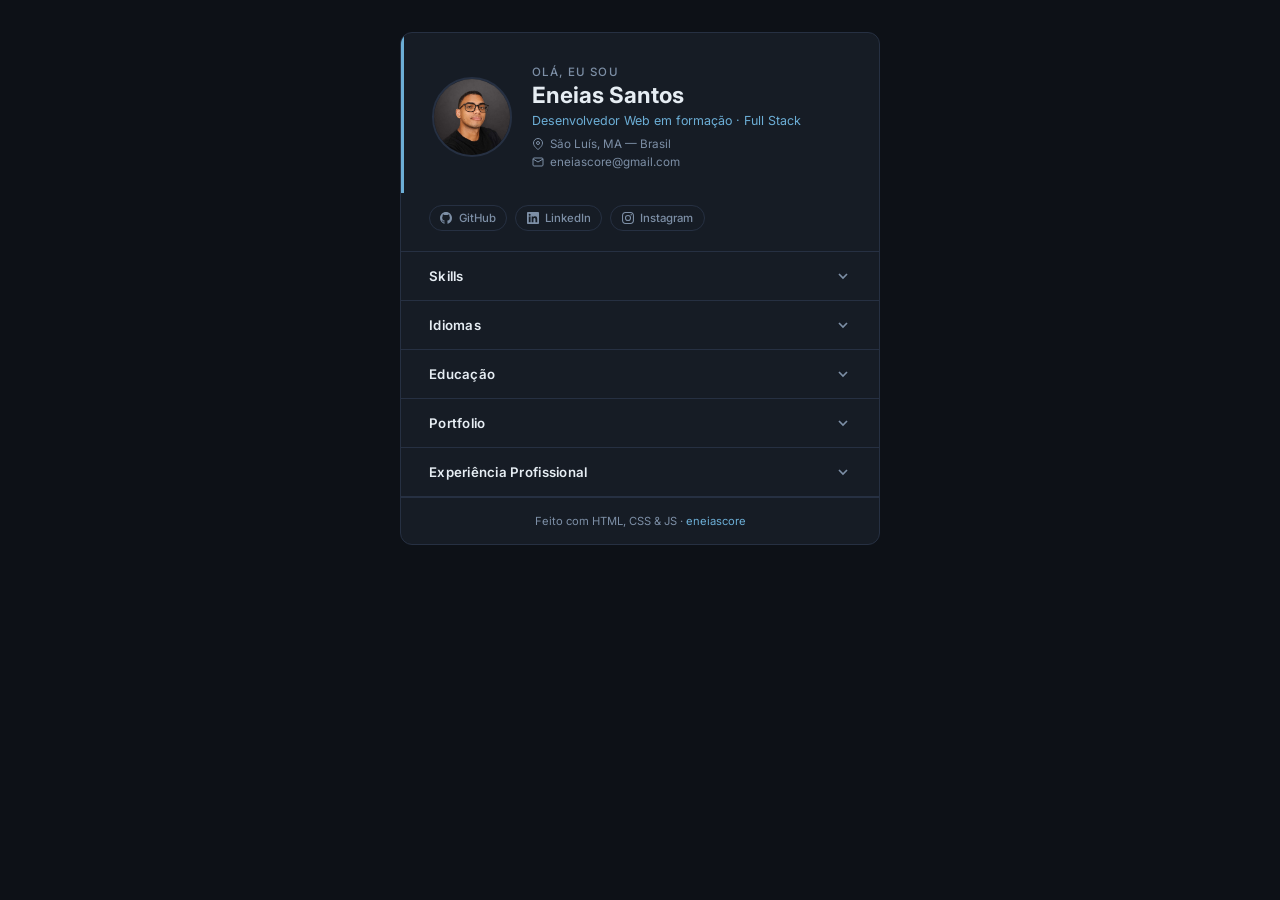
==== commit d51e3e31: "att de conteúdo" ====
--- a/index.html
+++ b/index.html
@@ -1,214 +1,273 @@
 <!DOCTYPE html>
 <html lang="pt-BR">
 <head>
-    <meta charset="UTF-8">
-    <meta name="viewport" content="width=device-width, initial-scale=1.0">
-    <title>Eneias Santos - Desenvolvedor Web</title>
-    <link href="https://fonts.googleapis.com/css2?family=Inter:wght@300;400;500;600;700&display=swap" rel="stylesheet">
-    <link rel="stylesheet" href="https://cdnjs.cloudflare.com/ajax/libs/font-awesome/6.0.0/css/all.min.css">
-    <link rel="stylesheet" href="style.css">
-    
+  <meta charset="UTF-8" />
+  <meta name="viewport" content="width=device-width, initial-scale=1.0" />
+  <title>Eneias Santos — Dev Web</title>
+  <link rel="preconnect" href="https://fonts.googleapis.com" />
+  <link rel="preconnect" href="https://fonts.gstatic.com" crossorigin />
+  <link rel="stylesheet" href="/assets/CSS/style.css">
+  <link href="https://fonts.googleapis.com/css2?family=Inter:wght@300;400;500;600;700&display=swap" rel="stylesheet" />
+
 </head>
 <body>
-    <!-- Header -->
-    <header>
-        <nav>
-            <div class="logo">Eneias Santos</div>
-            <ul class="nav-links">
-                <li><a href="#home">Início</a></li>
-                <li><a href="#about">Sobre</a></li>
-                <li><a href="#skills">Habilidades</a></li>
-                <li><a href="#projects">Projetos</a></li>
-                <li><a href="#contact">Contato</a></li>
-            </ul>
-            <div class="mobile-menu">
-                <span></span>
-                <span></span>
-                <span></span>
-            </div>
-        </nav>
-    </header>
-
-    <!-- Hero Section -->
-    <section id="home" class="hero">
-        <div class="hero-content">
-            <h1>Eneias Santos</h1>
-            <p class="subtitle">Desenvolvedor Web</p>
-            <p class="description">
-                Trabalha com desenvolvimento web moderno, criando experiências digitais 
-                incríveis com tecnologias de ponta. Transformo ideias em soluções web funcionais e elegantes.
-            </p>
-            <div class="cta-buttons">
-                <a href="#projects" class="btn btn-primary">
-                    <i class="fas fa-code"></i>
-                    Ver Projetos
-                </a>
-                <a href="#contact" class="btn btn-secondary">
-                    <i class="fas fa-envelope"></i>
-                    Entre em Contato
-                </a>
-            </div>
-        </div>
-    </section>
-
-    <!-- About Section -->
-    <section id="about" class="fade-in">
-        <h2 class="section-title">Sobre Mim</h2>
-        <div class="about-content">
-            <div class="about-image">
-                <div class="profile-img">
-                    <img src="assets/img/icon.jpg" alt="">
-                </div>
-            </div>
-            <div class="about-text">
-                <h3>Desenvolvedor Web</h3>
-                <p>
-                    Sou um desenvolvedor web dedicado com 2 anos de experiência em TI, crio soluções digitais 
-                    inovadoras e funcionais. Minha paixão pela tecnologia vem desde minha infância e me motiva a estar sempre 
-                    atualizado com as últimas tendências e melhores práticas do desenvolvimento web.
-                </p>
-                <p>
-                    Atualmente, faço os cursos de graduação de Bacharel Interdisciplinar em Ciência e Tecnologia (BICT) - 
-                    UFMA que é o ciclo básico de engenharia na instituição à qual planejo me tornar Engenheiro da Computação, e também 
-                    Análise e desenvolvimento de Sistemas, na qual busco um aprendizado mais técnico e rápido.
-                </p>
-                <p>
-                    Especializo-me em desenvolvimento front-end e back-end, com foco em criar 
-                    experiências de usuário excepcionais e código limpo e eficiente. Estou sempre 
-                    em busca de novos desafios que me permitam crescer profissionalmente.
-                </p>
-                
-                <a href="eneias-santos-cv.pdf" class="btn btn-primary" download>
-                    <i class="fas fa-download"></i>
-                    Download CV
-                </a>
-            </div>
-        </div>
-    </section>
-
-    <!-- Skills Section -->
-    <section id="skills" class="skills fade-in">
-        <h2 class="section-title">Habilidades</h2>
-        <div class="skills-grid">
-            <div class="skill-category">
-                <h3><i class="fas fa-code"></i> Front-end</h3>
-                <div class="skill-list">
-                    <span class="skill-tag">HTML5</span>
-                    <span class="skill-tag">CSS3</span>
-                    <span class="skill-tag">JavaScript</span>
-                </div>
-            </div>
-            <div class="skill-category">
-                <h3><i class="fas fa-server"></i> Back-end</h3>
-                <div class="skill-list">
-                    <span class="skill-tag">Node.js</span>
-                    <span class="skill-tag">PHP</span>
-                </div>
-            </div>
-            <div class="skill-category">
-                <h3><i class="fas fa-tools"></i> Ferramentas</h3>
-                <div class="skill-list">
-                    <span class="skill-tag">Git</span>
-                    <span class="skill-tag">GitHub</span>
-                    <span class="skill-tag">Figma</span>
-                    <span class="skill-tag">Wordpress</span>
-                </div>
-            </div>
-        </div>
-    </section>
-
-    <!-- Projects Section -->
-    <section id="projects" class="fade-in">
-        <h2 class="section-title">Projetos</h2>
-        <div class="projects-grid">
-            <div class="project-card">
-                <div class="project-image">
-                    <i class="fa-brands fa-superpowers"></i>
-                </div>
-                <div class="project-content">
-                    <h3>Minha agência Web</h3>
-                    <p>Desenvolvi o site da minha agência como um projeto prático para ganhar experiência real e conseguir colocar meu talento e minha disciplina a prova. Atualmente, busco aprender sobre tecnologias diversas para conseguir aplicar a solução mais adequada para os problemas diversos que venham à acontecer com um cliente.</p>
-                    <div class="project-links">
-                        <a href="https://eneiascore.github.io/site-cria-digital" target="_blank">
-                            <i class="fas fa-external-link-alt"></i>
-                            Demo
-                        </a>
-                        <a href="https://github.com/eneiascore/site-cria-digital" target="_blank">
-                            <i class="fab fa-github"></i>
-                            Código
-                        </a>
-                    </div>
-                </div>
-            </div>
-            <div class="project-card">
-                <div class="project-image">
-                    <i class="fa-brands fa-wordpress"></i>
-                </div>
-                <div class="project-content">
-                    <h3>Tema desenvolvido no Wordpress</h3>
-                    <p>Desenvolvi um tema personalizado para WordPress como parte do meu aprendizado em desenvolvimento web. Me permitiu aplicar e aprofundar os conhecimentos em PHP, a primeira linguagem de programação que estudei.O desenvolvimento de um tema WordPress envolve a integração de HTML, CSS, JavaScript e principalmente PHP, que é a base do próprio CMS.</p>
-                    <div class="project-links">
-                        <a href="https://github.com/eneiascore/theme-core01-wp" target="_blank">
-                            <i class="fab fa-github"></i>
-                            Código
-                        </a>
-                    </div>
-                </div>
-            </div>
-            <div class="project-card">
-                <div class="project-image">
-                    <i class="fa-solid fa-calculator"></i>
-                </div>
-                <div class="project-content">
-                    <h3>Calculadora de navegador</h3>
-                    <p>Uma calculadora básica feita em HTML, CSS e JavaScript é um exercício que fortalesce a habilidade de criação de interfaces - apesar de não ser muito exigente - assim como também a lógica por trás (JavaScript) De forma geral foi bem proveitoso</p>
-                    <div class="project-links">
-                        <a href="https://eneiascore.github.io/calculadora-" target="_blank">
-                            <i class="fas fa-external-link-alt"></i>
-                            Demo
-                        </a>
-                        <a href="https://github.com/eneiascore/calculadora-" target="_blank">
-                            <i class="fab fa-github"></i>
-                            Código
-                        </a>
-                    </div>
-                </div>
-            </div>
-        </div>
-    </section>
-
-    <!-- Contact Section -->
-    <section id="contact" class="contact fade-in">
-        <h2 class="section-title">Entre em Contato</h2>
-        <div class="contact-content">
-            <p>Estou sempre aberto a novas oportunidades e projetos interessantes. Vamos conversar!</p>
-            <div class="contact-info">
-                <div class="contact-item">
-                    <i class="fas fa-envelope"></i>
-                    <span>eneiascore@gmail.com</span>
-                </div>
-                <div class="contact-item">
-                    <i class="fas fa-phone"></i>
-                    <span>+55 (99) 98411-4361</span>
-                </div>
-                <div class="contact-item">
-                    <i class="fas fa-map-marker-alt"></i>
-                    <span>São Luis, MA</span>
-                </div>
-            </div>
-            <div class="social-links">
-                <a href="https://github.com/eneiascore" target="_blank"><i class="fab fa-github"></i></a>
-                <a href="https://www.linkedin.com/in/eneias-santos" target="_blank"><i class="fab fa-linkedin"></i></a>
-                <a href="https://www.instagram.com/eneias.dev" target="_blank"><i class="fab fa-instagram"></i></a>
-            </div>
-        </div>
-    </section>
-
-    <!-- Footer -->
-    <footer>
-        <p>&copy; 2024 Eneias Santos. Todos os direitos reservados.</p>
-    </footer>
-
-    <script src="script.js"></script>
+
+<div class="card">
+
+  <!-- ── PROFILE ── -->
+  <div class="profile">
+    <img class="avatar" src="/assets/images/id.jpeg" alt="Eneias Santos" />
+
+    <div class="profile-info">
+      <p class="greeting">Olá, eu sou</p>
+      <h1 class="name">Eneias Santos</h1>
+      <p class="role">Desenvolvedor Web em formação · Full Stack</p>
+      <div class="meta">
+        <span class="meta-item">
+          <svg width="12" height="12" viewBox="0 0 24 24" fill="none" stroke="currentColor" stroke-width="2"><path d="M21 10c0 7-9 13-9 13s-9-6-9-13a9 9 0 0 1 18 0z"/><circle cx="12" cy="10" r="3"/></svg>
+          São Luís, MA — Brasil
+        </span>
+        <span class="meta-item">
+          <svg width="12" height="12" viewBox="0 0 24 24" fill="none" stroke="currentColor" stroke-width="2"><path d="M4 4h16c1.1 0 2 .9 2 2v12c0 1.1-.9 2-2 2H4c-1.1 0-2-.9-2-2V6c0-1.1.9-2 2-2z"/><polyline points="22,6 12,12 2,6"/></svg>
+          eneiascore@gmail.com
+        </span>
+      </div>
+    </div>
+  </div>
+
+  <!-- ── SOCIAL ── -->
+  <div class="socials">
+    <a class="social-link" href="https://github.com/eneiascore" target="_blank" rel="noopener">
+      <svg width="12" height="12" viewBox="0 0 24 24" fill="currentColor"><path d="M12 0C5.37 0 0 5.37 0 12c0 5.31 3.435 9.795 8.205 11.385.6.105.825-.255.825-.57 0-.285-.015-1.23-.015-2.235-3.015.555-3.795-.735-4.035-1.41-.135-.345-.72-1.41-1.23-1.695-.42-.225-1.02-.78-.015-.795.945-.015 1.62.87 1.845 1.23 1.08 1.815 2.805 1.305 3.495.99.105-.78.42-1.305.765-1.605-2.67-.3-5.46-1.335-5.46-5.925 0-1.305.465-2.385 1.23-3.225-.12-.3-.54-1.53.12-3.18 0 0 1.005-.315 3.3 1.23.96-.27 1.98-.405 3-.405s2.04.135 3 .405c2.295-1.56 3.3-1.23 3.3-1.23.66 1.65.24 2.88.12 3.18.765.84 1.23 1.905 1.23 3.225 0 4.605-2.805 5.625-5.475 5.925.435.375.81 1.095.81 2.22 0 1.605-.015 2.895-.015 3.3 0 .315.225.69.825.57A12.02 12.02 0 0 0 24 12c0-6.63-5.37-12-12-12z"/></svg>
+      GitHub
+    </a>
+    <a class="social-link" href="https://www.linkedin.com/in/eneias-santos/" target="_blank" rel="noopener">
+      <svg width="12" height="12" viewBox="0 0 24 24" fill="currentColor"><path d="M20.447 20.452h-3.554v-5.569c0-1.328-.027-3.037-1.852-3.037-1.853 0-2.136 1.445-2.136 2.939v5.667H9.351V9h3.414v1.561h.046c.477-.9 1.637-1.85 3.37-1.85 3.601 0 4.267 2.37 4.267 5.455v6.286zM5.337 7.433a2.062 2.062 0 0 1-2.063-2.065 2.064 2.064 0 1 1 2.063 2.065zm1.782 13.019H3.555V9h3.564v11.452zM22.225 0H1.771C.792 0 0 .774 0 1.729v20.542C0 23.227.792 24 1.771 24h20.451C23.2 24 24 23.227 24 22.271V1.729C24 .774 23.2 0 22.222 0h.003z"/></svg>
+      LinkedIn
+    </a>
+    <a class="social-link" href="https://instagram.com/eneiascore" target="_blank" rel="noopener">
+      <svg width="12" height="12" viewBox="0 0 24 24" fill="currentColor"><path d="M12 2.163c3.204 0 3.584.012 4.85.07 3.252.148 4.771 1.691 4.919 4.919.058 1.265.069 1.645.069 4.849 0 3.205-.012 3.584-.069 4.849-.149 3.225-1.664 4.771-4.919 4.919-1.266.058-1.644.07-4.85.07-3.204 0-3.584-.012-4.849-.07-3.26-.149-4.771-1.699-4.919-4.92-.058-1.265-.07-1.644-.07-4.849 0-3.204.013-3.583.07-4.849.149-3.227 1.664-4.771 4.919-4.919 1.266-.057 1.645-.069 4.849-.069zM12 0C8.741 0 8.333.014 7.053.072 2.695.272.273 2.69.073 7.052.014 8.333 0 8.741 0 12c0 3.259.014 3.668.072 4.948.2 4.358 2.618 6.78 6.98 6.98C8.333 23.986 8.741 24 12 24c3.259 0 3.668-.014 4.948-.072 4.354-.2 6.782-2.618 6.979-6.98.059-1.28.073-1.689.073-4.948 0-3.259-.014-3.667-.072-4.947-.196-4.354-2.617-6.78-6.979-6.98C15.668.014 15.259 0 12 0zm0 5.838a6.162 6.162 0 1 0 0 12.324 6.162 6.162 0 0 0 0-12.324zM12 16a4 4 0 1 1 0-8 4 4 0 0 1 0 8zm6.406-11.845a1.44 1.44 0 1 0 0 2.881 1.44 1.44 0 0 0 0-2.881z"/></svg>
+      Instagram
+    </a>
+  </div>
+
+  <!-- ── SKILLS ── -->
+  <div class="section" data-section>
+    <div class="section-header" role="button" tabindex="0" aria-expanded="false">
+      <span class="section-title">Skills</span>
+      <svg class="chevron" viewBox="0 0 24 24" fill="none" stroke="currentColor" stroke-width="2.5"><polyline points="6 9 12 15 18 9"/></svg>
+    </div>
+    <div class="section-body">
+      <div class="section-body-inner">
+        <div class="tags">
+          <span class="tag">JavaScript</span>
+          <span class="tag">HTML5</span>
+          <span class="tag">CSS3</span>
+          <span class="tag">Node.js</span>
+          <span class="tag">Git</span>
+          <span class="tag neutral">Python</span>
+          <span class="tag neutral">SQL</span>
+          <span class="tag neutral">Linux</span>
+          <span class="tag neutral">Suporte TI</span>
+        </div>
+      </div>
+    </div>
+  </div>
+
+  <!-- ── IDIOMAS ── -->
+  <div class="section" data-section>
+    <div class="section-header" role="button" tabindex="0" aria-expanded="false">
+      <span class="section-title">Idiomas</span>
+      <svg class="chevron" viewBox="0 0 24 24" fill="none" stroke="currentColor" stroke-width="2.5"><polyline points="6 9 12 15 18 9"/></svg>
+    </div>
+    <div class="section-body">
+      <div class="section-body-inner">
+        <div class="lang-list">
+          <div class="lang-item">
+            <div class="lang-header">
+              <span class="lang-name">Português</span>
+              <span class="lang-level">Nativo</span>
+            </div>
+            <div class="lang-bar"><div class="lang-fill" style="width:100%"></div></div>
+          </div>
+          <div class="lang-item">
+            <div class="lang-header">
+              <span class="lang-name">Inglês</span>
+              <span class="lang-level">Intermediário</span>
+            </div>
+            <div class="lang-bar"><div class="lang-fill" style="width:65%"></div></div>
+          </div>
+        </div>
+      </div>
+    </div>
+  </div>
+
+  <!-- ── EDUCAÇÃO ── -->
+  <div class="section" data-section>
+    <div class="section-header" role="button" tabindex="0" aria-expanded="false">
+      <span class="section-title">Educação</span>
+      <svg class="chevron" viewBox="0 0 24 24" fill="none" stroke="currentColor" stroke-width="2.5"><polyline points="6 9 12 15 18 9"/></svg>
+    </div>
+    <div class="section-body">
+      <div class="section-body-inner">
+        <div class="timeline">
+          <div class="timeline-item">
+            <div class="timeline-dot-col">
+              <div class="timeline-dot"></div>
+              <div class="timeline-line"></div>
+            </div>
+            <div class="timeline-content">
+              <p class="timeline-title">Bacharelado em Ciência e Tecnologia</p>
+              <p class="timeline-sub">UFMA</p>
+              <p class="timeline-period">2025 – 2029 · 3º período</p>
+              <p class="timeline-desc">Primeiro ciclo com foco em Engenharia da Computação no segundo ciclo.</p>
+            </div>
+          </div>
+          <div class="timeline-item">
+            <div class="timeline-dot-col">
+              <div class="timeline-dot"></div>
+              <div class="timeline-line"></div>
+            </div>
+            <div class="timeline-content">
+              <p class="timeline-title">Aspire Leaders Program</p>
+              <p class="timeline-sub">Aspire Institute · Harvard University</p>
+              <p class="timeline-period">2026</p>
+              <p class="timeline-desc">Programa internacional de desenvolvimento de liderança.</p>
+            </div>
+          </div>
+          <div class="timeline-item">
+            <div class="timeline-dot-col">
+              <div class="timeline-dot"></div>
+              <div class="timeline-line"></div>
+            </div>
+            <div class="timeline-content">
+              <p class="timeline-title">JavaScript HTML e CSS</p>
+              <p class="timeline-sub">Danki Code</p>
+              <p class="timeline-period">2024</p>
+            </div>
+          </div>
+          <div class="timeline-item">
+            <div class="timeline-dot-col">
+              <div class="timeline-dot"></div>
+              <div class="timeline-line"></div>
+            </div>
+            <div class="timeline-content">
+              <p class="timeline-title">Git e GitHub</p>
+              <p class="timeline-sub">DIO International</p>
+              <p class="timeline-period">2025</p>
+            </div>
+          </div>
+        </div>
+      </div>
+    </div>
+  </div>
+
+  <!-- ── PORTFOLIO ── -->
+  <div class="section" data-section>
+    <div class="section-header" role="button" tabindex="0" aria-expanded="false">
+      <span class="section-title">Portfolio</span>
+      <svg class="chevron" viewBox="0 0 24 24" fill="none" stroke="currentColor" stroke-width="2.5"><polyline points="6 9 12 15 18 9"/></svg>
+    </div>
+    <div class="section-body">
+      <div class="section-body-inner">
+        <div class="projects">
+          <div class="project-card">
+            <p class="project-name">EASMARKET</p>
+            <p class="project-desc">EASMARKET é um sistema em Node.js para gerenciamento de jogadores de futebol, com CRUD completo em terminal, persistência de dados em JSON e cálculo de valor de mercado baseado em atributos como idade, posição, overall e potencial. O projeto foi desenvolvido com foco em organização de código, lógica de negócio e estruturação de um MVP funcional para portfólio.</p>
+            <div class="project-footer">
+              <div class="project-tags">
+                <span class="tag neutral">JavaScript</span>
+                <span class="tag neutral">Node.js</span>
+              </div>
+              <a class="project-link" href="https://github.com/eneiascore/easmarket" target="_blank" rel="noopener">
+                Ver projeto
+                <svg width="10" height="10" viewBox="0 0 24 24" fill="none" stroke="currentColor" stroke-width="2.5"><path d="M18 13v6a2 2 0 0 1-2 2H5a2 2 0 0 1-2-2V8a2 2 0 0 1 2-2h6"/><polyline points="15 3 21 3 21 9"/><line x1="10" y1="14" x2="21" y2="3"/></svg>
+              </a>
+            </div>
+          </div>
+          <div class="project-card">
+            <p class="project-name">Pokédex</p>
+            <p class="project-desc">Pokédex. Busca por construção de layout interativa e compatibilidade em diversos dispositivos.</p>
+            <div class="project-footer">
+              <div class="project-tags">
+                <span class="tag neutral">HTML</span>
+                <span class="tag neutral">CSS</span>
+                <span class="tag neutral">JavaScript</span>
+              </div>
+              <a class="project-link" href="https://github.com/eneiascore/pokedex" target="_blank" rel="noopener">
+                Ver projeto
+                <svg width="10" height="10" viewBox="0 0 24 24" fill="none" stroke="currentColor" stroke-width="2.5"><path d="M18 13v6a2 2 0 0 1-2 2H5a2 2 0 0 1-2-2V8a2 2 0 0 1 2-2h6"/><polyline points="15 3 21 3 21 9"/><line x1="10" y1="14" x2="21" y2="3"/></svg>
+              </a>
+            </div>
+          </div>
+          <div class="project-card">
+            <p class="project-name">SQL-First</p>
+            <p class="project-desc">Trata-se de um repositório onde resolvi testar alguns conceitos iniciais de SQL, tentando implementar um banco de dados de forma eficaz e limpa, com estrutura clara, após a implementação, busquei fazer algumas consultas tendo em vista usar elementos do SQL como 'group by', além de efetivamente, testar a minha aplicação.</p>
+            <div class="project-footer">
+              <div class="project-tags">
+                <span class="tag neutral">SQL</span>
+              </div>
+              <a class="project-link" href="https://github.com/eneiascore/sql-first" target="_blank" rel="noopener">
+                Ver projeto
+                <svg width="10" height="10" viewBox="0 0 24 24" fill="none" stroke="currentColor" stroke-width="2.5"><path d="M18 13v6a2 2 0 0 1-2 2H5a2 2 0 0 1-2-2V8a2 2 0 0 1 2-2h6"/><polyline points="15 3 21 3 21 9"/><line x1="10" y1="14" x2="21" y2="3"/></svg>
+              </a>
+            </div>
+          </div>
+          <div class="project-card">
+            <p class="project-name">Trilhas Educação MA</p>
+            <p class="project-desc">Plataforma web de orientação para carreiras em tecnologia, voltada a jovens em situação de vulnerabilidade social no Maranhão.</p>
+            <div class="project-footer">
+              <div class="project-tags">
+                <span class="tag neutral">HTML</span>
+                <span class="tag neutral">CSS</span>
+                <span class="tag neutral">JavaScript</span>
+              </div>
+              <a class="project-link" href="https://github.com/eneiascore/trilhas-educacao-ma" target="_blank" rel="noopener">
+                Ver projeto
+                <svg width="10" height="10" viewBox="0 0 24 24" fill="none" stroke="currentColor" stroke-width="2.5"><path d="M18 13v6a2 2 0 0 1-2 2H5a2 2 0 0 1-2-2V8a2 2 0 0 1 2-2h6"/><polyline points="15 3 21 3 21 9"/><line x1="10" y1="14" x2="21" y2="3"/></svg>
+              </a>
+            </div>
+          </div>
+        </div>
+      </div>
+    </div>
+  </div>
+
+  <!-- ── EXPERIÊNCIA PROFISSIONAL ── -->
+  <div class="section" data-section>
+    <div class="section-header" role="button" tabindex="0" aria-expanded="false">
+      <span class="section-title">Experiência Profissional</span>
+      <svg class="chevron" viewBox="0 0 24 24" fill="none" stroke="currentColor" stroke-width="2.5"><polyline points="6 9 12 15 18 9"/></svg>
+    </div>
+    <div class="section-body">
+      <div class="section-body-inner">
+        <div class="timeline">
+          <div class="timeline-item">
+            <div class="timeline-dot-col">
+              <div class="timeline-dot"></div>
+              <div class="timeline-line"></div>
+            </div>
+            <div class="timeline-content">
+              <p class="timeline-title">Suporte TI · Junior</p>
+              <p class="timeline-sub">Câmara Municipal de Codó-MA</p>
+              <p class="timeline-period">2023 – 2025</p>
+              <p class="timeline-desc">Configuração e manutenção de hardware, instalação de sistemas e atuação no administrativo com manutenção de softwares institucionais críticos.</p>
+            </div>
+          </div>
+          <!-- Adicione mais experiências aqui com a mesma estrutura .timeline-item -->
+        </div>
+      </div>
+    </div>
+  </div>
+
+  <!-- ── FOOTER ── -->
+  <div class="card-footer">
+    Feito com HTML, CSS &amp; JS · <a href="https://github.com/eneiascore" target="_blank" rel="noopener">eneiascore</a>
+  </div>
+
+</div>
+
+<script src="/assets/JS/main.js"></script>
+
 </body>
-</html>+</html>
--- a/assets/CSS/style.css
+++ b/assets/CSS/style.css
@@ -0,0 +1,343 @@
+    *, *::before, *::after { box-sizing: border-box; margin: 0; padding: 0; }
+
+    :root {
+      --bg:        #0D1117;
+      --surface:   #161C25;
+      --surface2:  #1C2433;
+      --border:    #263042;
+      --text:      #E6EDF3;
+      --muted:     #7D8FA6;
+      --accent:    #6CAED6;
+      --accent-dk: #1C6FA8;
+      --accent-lt: #0D2A42;
+      --city-blue: #6CAED6;
+      --radius:    12px;
+      --transition: 240ms ease;
+    }
+
+    html { scroll-behavior: smooth; }
+
+    body {
+      font-family: 'Inter', sans-serif;
+      background: var(--bg);
+      color: var(--text);
+      min-height: 100vh;
+      display: flex;
+      align-items: flex-start;
+      justify-content: center;
+      padding: 2rem 1rem 4rem;
+    }
+
+    /* ── CARD ── */
+    .card {
+      background: var(--surface);
+      border: 1px solid var(--border);
+      border-radius: var(--radius);
+      width: 100%;
+      max-width: 480px;
+      overflow: hidden;
+    }
+
+    /* ── PROFILE ── */
+    .profile {
+      display: flex;
+      gap: 1.25rem;
+      align-items: center;
+      padding: 2rem 1.75rem 1.5rem;
+      border-left: 3px solid var(--city-blue);
+    }
+
+    .avatar {
+      width: 80px;
+      height: 80px;
+      border-radius: 50%;
+      object-fit: cover;
+      flex-shrink: 0;
+      border: 2px solid var(--border);
+      background: var(--accent-lt);
+    }
+
+    .profile-info { flex: 1; min-width: 0; }
+
+    .greeting {
+      font-size: 0.72rem;
+      font-weight: 500;
+      color: var(--muted);
+      text-transform: uppercase;
+      letter-spacing: 0.1em;
+      margin-bottom: 0.2rem;
+    }
+
+    .name {
+      font-size: 1.4rem;
+      font-weight: 700;
+      line-height: 1.15;
+      margin-bottom: 0.3rem;
+      color: var(--text);
+    }
+
+    .role {
+      font-size: 0.78rem;
+      font-weight: 400;
+      color: var(--city-blue);
+      margin-bottom: 0.6rem;
+    }
+
+    .meta { display: flex; flex-direction: column; gap: 0.25rem; }
+
+    .meta-item {
+      font-size: 0.73rem;
+      color: var(--muted);
+      display: flex;
+      align-items: center;
+      gap: 0.35rem;
+    }
+
+    .meta-item svg { flex-shrink: 0; }
+
+    /* ── SOCIAL ── */
+    .socials {
+      display: flex;
+      gap: 0.5rem;
+      padding: 0.75rem 1.75rem 1.25rem;
+      border-bottom: 1px solid var(--border);
+    }
+
+    .social-link {
+      display: inline-flex;
+      align-items: center;
+      gap: 0.4rem;
+      font-size: 0.71rem;
+      font-weight: 500;
+      color: var(--muted);
+      text-decoration: none;
+      padding: 0.3rem 0.65rem;
+      border: 1px solid var(--border);
+      border-radius: 999px;
+      transition: color var(--transition), border-color var(--transition), background var(--transition);
+    }
+
+    .social-link:hover {
+      color: var(--accent);
+      border-color: var(--accent-dk);
+      background: var(--accent-lt);
+    }
+
+    /* ── SECTIONS ── */
+    .section { border-bottom: 1px solid var(--border); }
+    .section:last-child { border-bottom: none; }
+
+    .section-header {
+      display: flex;
+      align-items: center;
+      justify-content: space-between;
+      padding: 1rem 1.75rem;
+      cursor: pointer;
+      user-select: none;
+      transition: background var(--transition);
+      gap: 0.5rem;
+    }
+
+    .section-header:hover { background: var(--surface2); }
+
+    .section-title {
+      font-size: 0.83rem;
+      font-weight: 600;
+      letter-spacing: 0.02em;
+      color: var(--text);
+    }
+
+    .chevron {
+      flex-shrink: 0;
+      width: 16px;
+      height: 16px;
+      color: var(--muted);
+      transition: transform var(--transition);
+    }
+
+    .section.open .chevron { transform: rotate(180deg); }
+
+    .section-body {
+      display: grid;
+      grid-template-rows: 0fr;
+      transition: grid-template-rows var(--transition);
+    }
+
+    .section.open .section-body { grid-template-rows: 1fr; }
+
+    .section-body-inner {
+      overflow: hidden;
+      padding: 0 1.75rem;
+    }
+
+    .section.open .section-body-inner { padding-bottom: 1.25rem; }
+
+    /* ── TAGS ── */
+    .tags { display: flex; flex-wrap: wrap; gap: 0.4rem; padding-top: 0.25rem; }
+
+    .tag {
+      font-size: 0.71rem;
+      font-weight: 500;
+      padding: 0.25rem 0.65rem;
+      border-radius: 999px;
+      background: var(--accent-lt);
+      color: var(--accent);
+      border: 1px solid var(--accent-dk);
+    }
+
+    .tag.neutral {
+      background: var(--surface2);
+      color: var(--muted);
+      border-color: var(--border);
+    }
+
+    /* ── TIMELINE ── */
+    .timeline { display: flex; flex-direction: column; gap: 1rem; padding-top: 0.25rem; }
+
+    .timeline-item { display: flex; gap: 0.75rem; }
+
+    .timeline-dot-col {
+      display: flex;
+      flex-direction: column;
+      align-items: center;
+      padding-top: 4px;
+    }
+
+    .timeline-dot {
+      width: 8px;
+      height: 8px;
+      border-radius: 50%;
+      background: var(--city-blue);
+      flex-shrink: 0;
+    }
+
+    .timeline-line {
+      width: 1px;
+      flex: 1;
+      background: var(--border);
+      margin-top: 4px;
+    }
+
+    .timeline-item:last-child .timeline-line { display: none; }
+
+    .timeline-content { flex: 1; padding-bottom: 0.25rem; }
+
+    .timeline-title {
+      font-size: 0.82rem;
+      font-weight: 600;
+      line-height: 1.3;
+      color: var(--text);
+    }
+
+    .timeline-sub {
+      font-size: 0.74rem;
+      color: var(--city-blue);
+      font-weight: 500;
+      margin-top: 0.1rem;
+    }
+
+    .timeline-period {
+      font-size: 0.69rem;
+      color: var(--muted);
+      margin-top: 0.15rem;
+    }
+
+    .timeline-desc {
+      font-size: 0.74rem;
+      color: var(--muted);
+      margin-top: 0.4rem;
+      line-height: 1.55;
+    }
+
+    /* ── PROJECTS ── */
+    .projects { display: flex; flex-direction: column; gap: 0.75rem; padding-top: 0.25rem; }
+
+    .project-card {
+      border: 1px solid var(--border);
+      border-radius: 8px;
+      padding: 0.85rem 1rem;
+      transition: border-color var(--transition), background var(--transition);
+    }
+
+    .project-card:hover {
+      border-color: var(--accent-dk);
+      background: var(--accent-lt);
+    }
+
+    .project-name {
+      font-size: 0.82rem;
+      font-weight: 600;
+      margin-bottom: 0.2rem;
+      color: var(--text);
+    }
+
+    .project-desc {
+      font-size: 0.73rem;
+      color: var(--muted);
+      line-height: 1.55;
+      margin-bottom: 0.5rem;
+    }
+
+    .project-footer {
+      display: flex;
+      align-items: center;
+      justify-content: space-between;
+      gap: 0.5rem;
+    }
+
+    .project-tags { display: flex; gap: 0.3rem; flex-wrap: wrap; }
+
+    .project-link {
+      font-size: 0.7rem;
+      font-weight: 600;
+      color: var(--accent);
+      text-decoration: none;
+      white-space: nowrap;
+      display: flex;
+      align-items: center;
+      gap: 0.25rem;
+    }
+
+    .project-link:hover { text-decoration: underline; }
+
+    /* ── IDIOMAS ── */
+    .lang-list { display: flex; flex-direction: column; gap: 0.75rem; padding-top: 0.25rem; }
+
+    .lang-header {
+      display: flex;
+      justify-content: space-between;
+      font-size: 0.78rem;
+      margin-bottom: 0.35rem;
+    }
+
+    .lang-name { font-weight: 500; color: var(--text); }
+    .lang-level { color: var(--muted); }
+
+    .lang-bar {
+      height: 3px;
+      background: var(--surface2);
+      border-radius: 999px;
+      overflow: hidden;
+    }
+
+    .lang-fill {
+      height: 100%;
+      background: var(--city-blue);
+      border-radius: 999px;
+    }
+
+    /* ── FOOTER ── */
+    .card-footer {
+      padding: 1rem 1.75rem;
+      text-align: center;
+      font-size: 0.7rem;
+      color: var(--muted);
+      border-top: 1px solid var(--border);
+    }
+
+    .card-footer a { color: var(--accent); text-decoration: none; }
+    .card-footer a:hover { text-decoration: underline; }
+
+    @media (prefers-reduced-motion: reduce) {
+      *, *::before, *::after { transition: none !important; }
+    }
